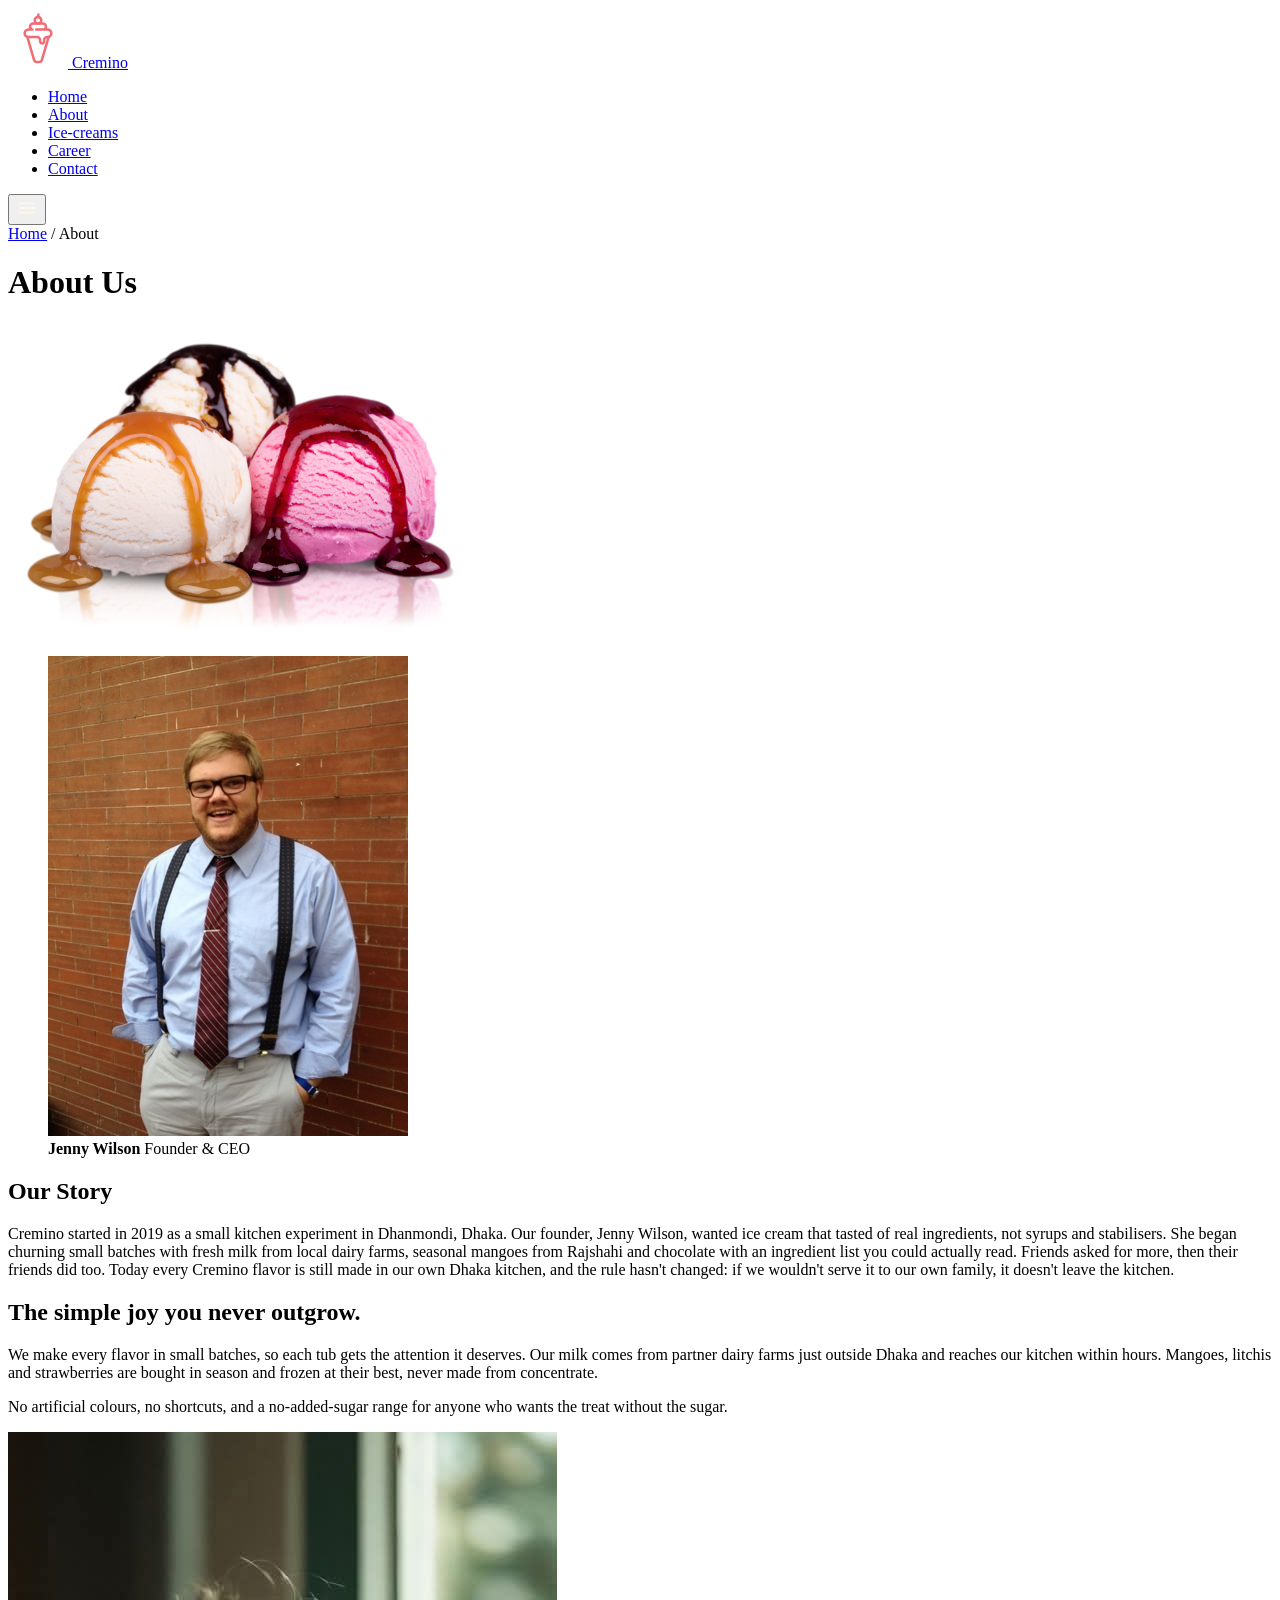
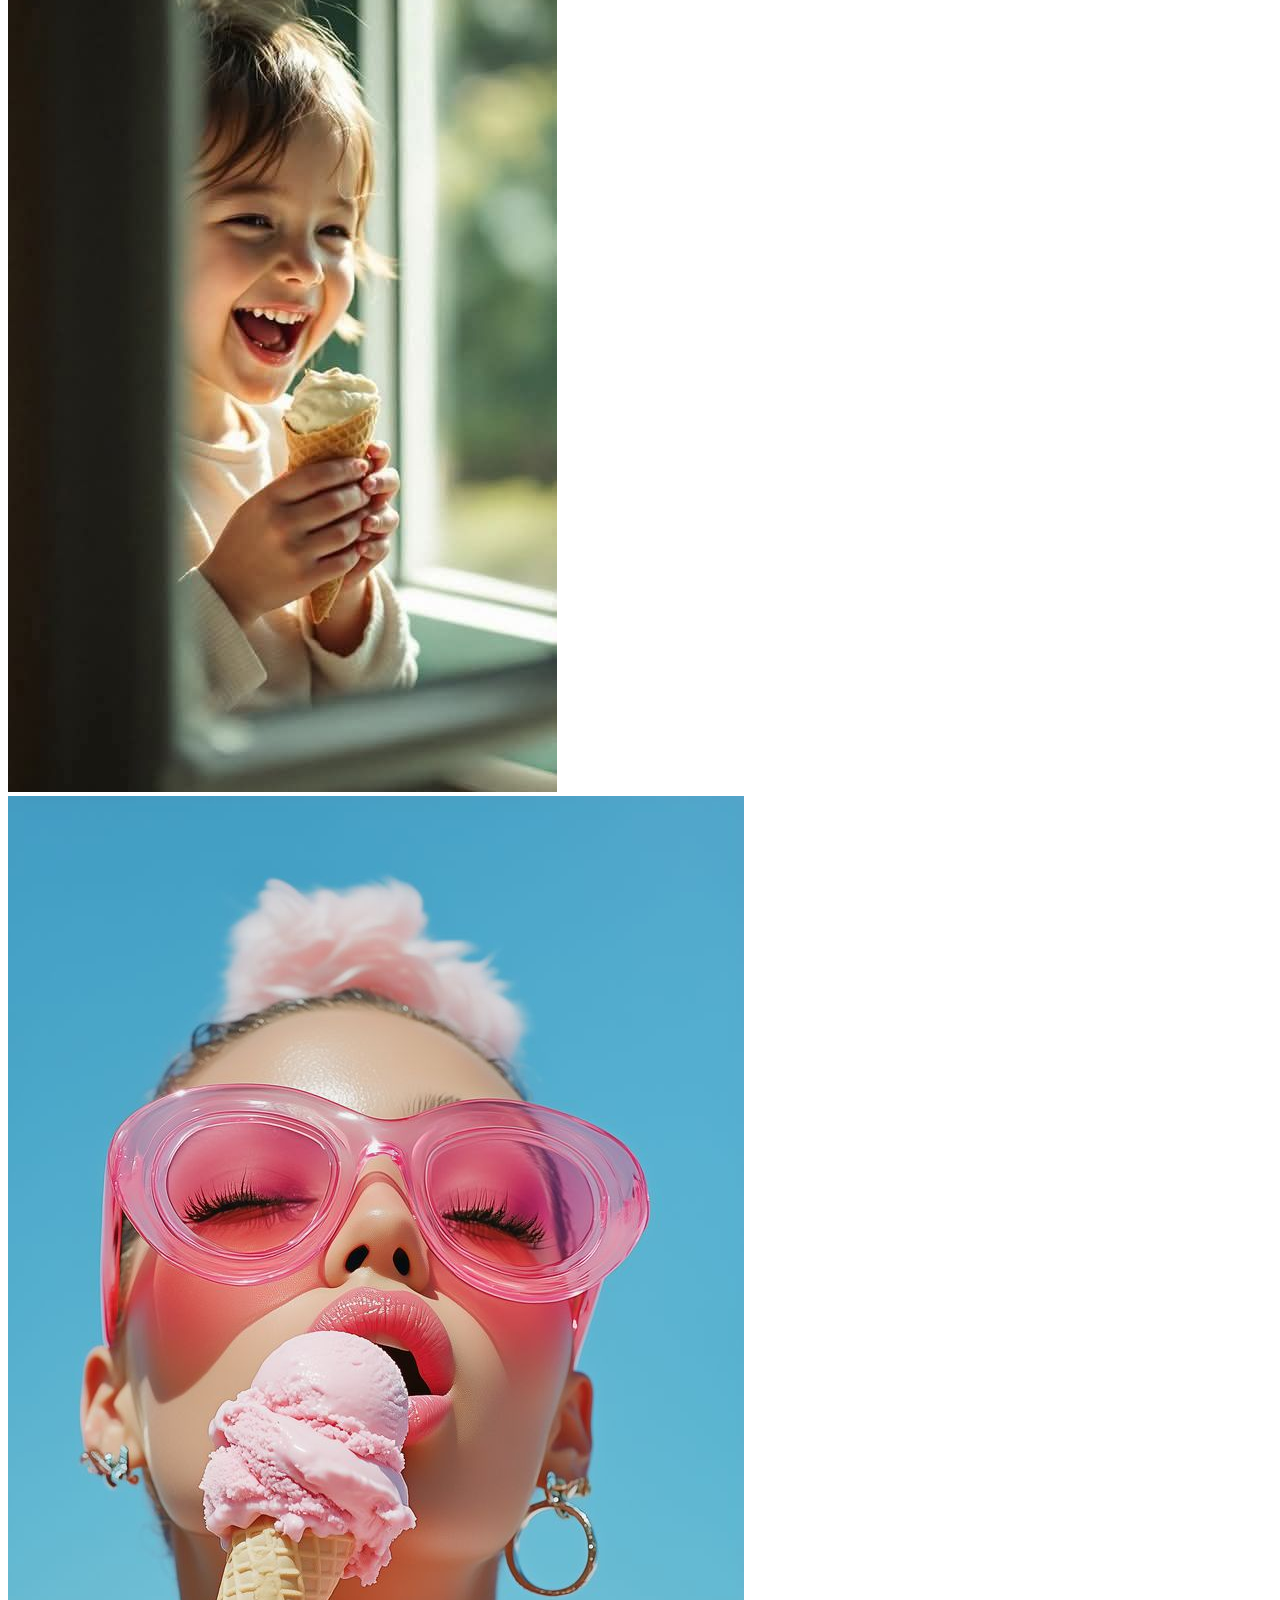
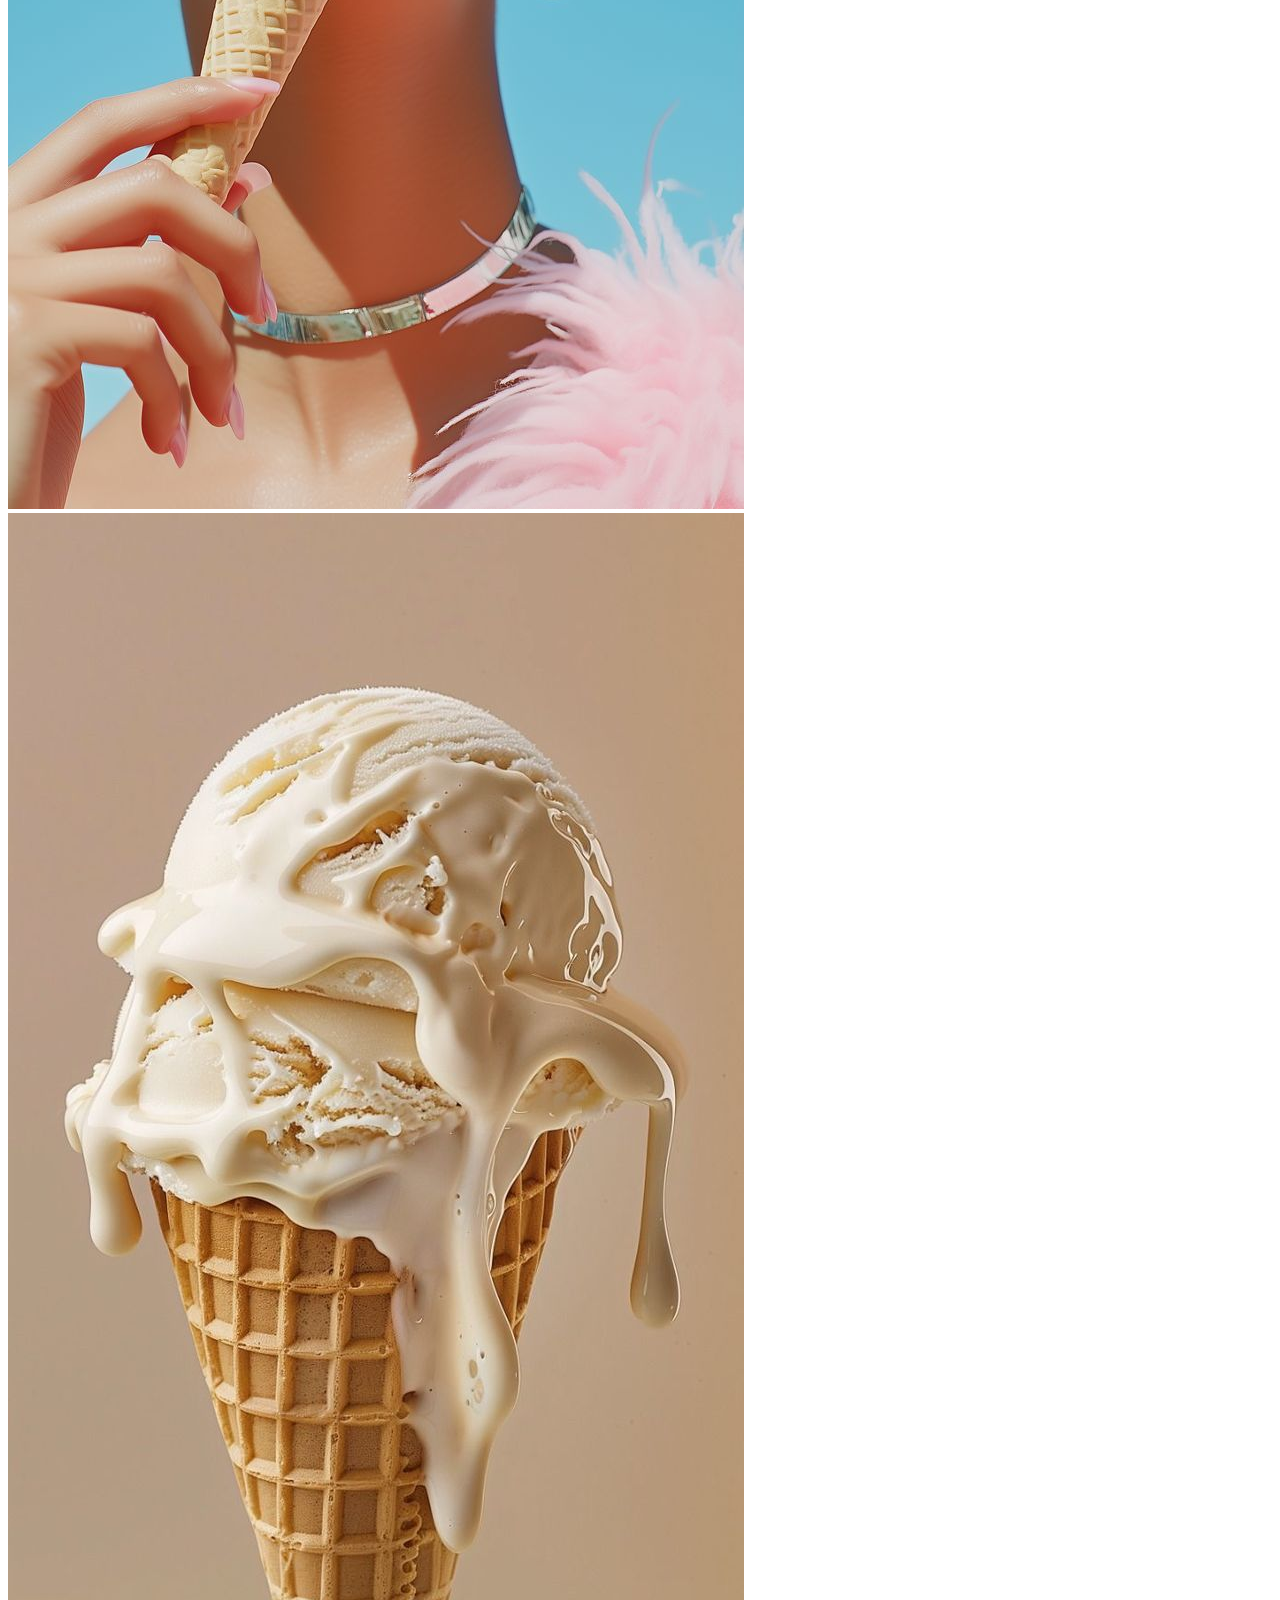
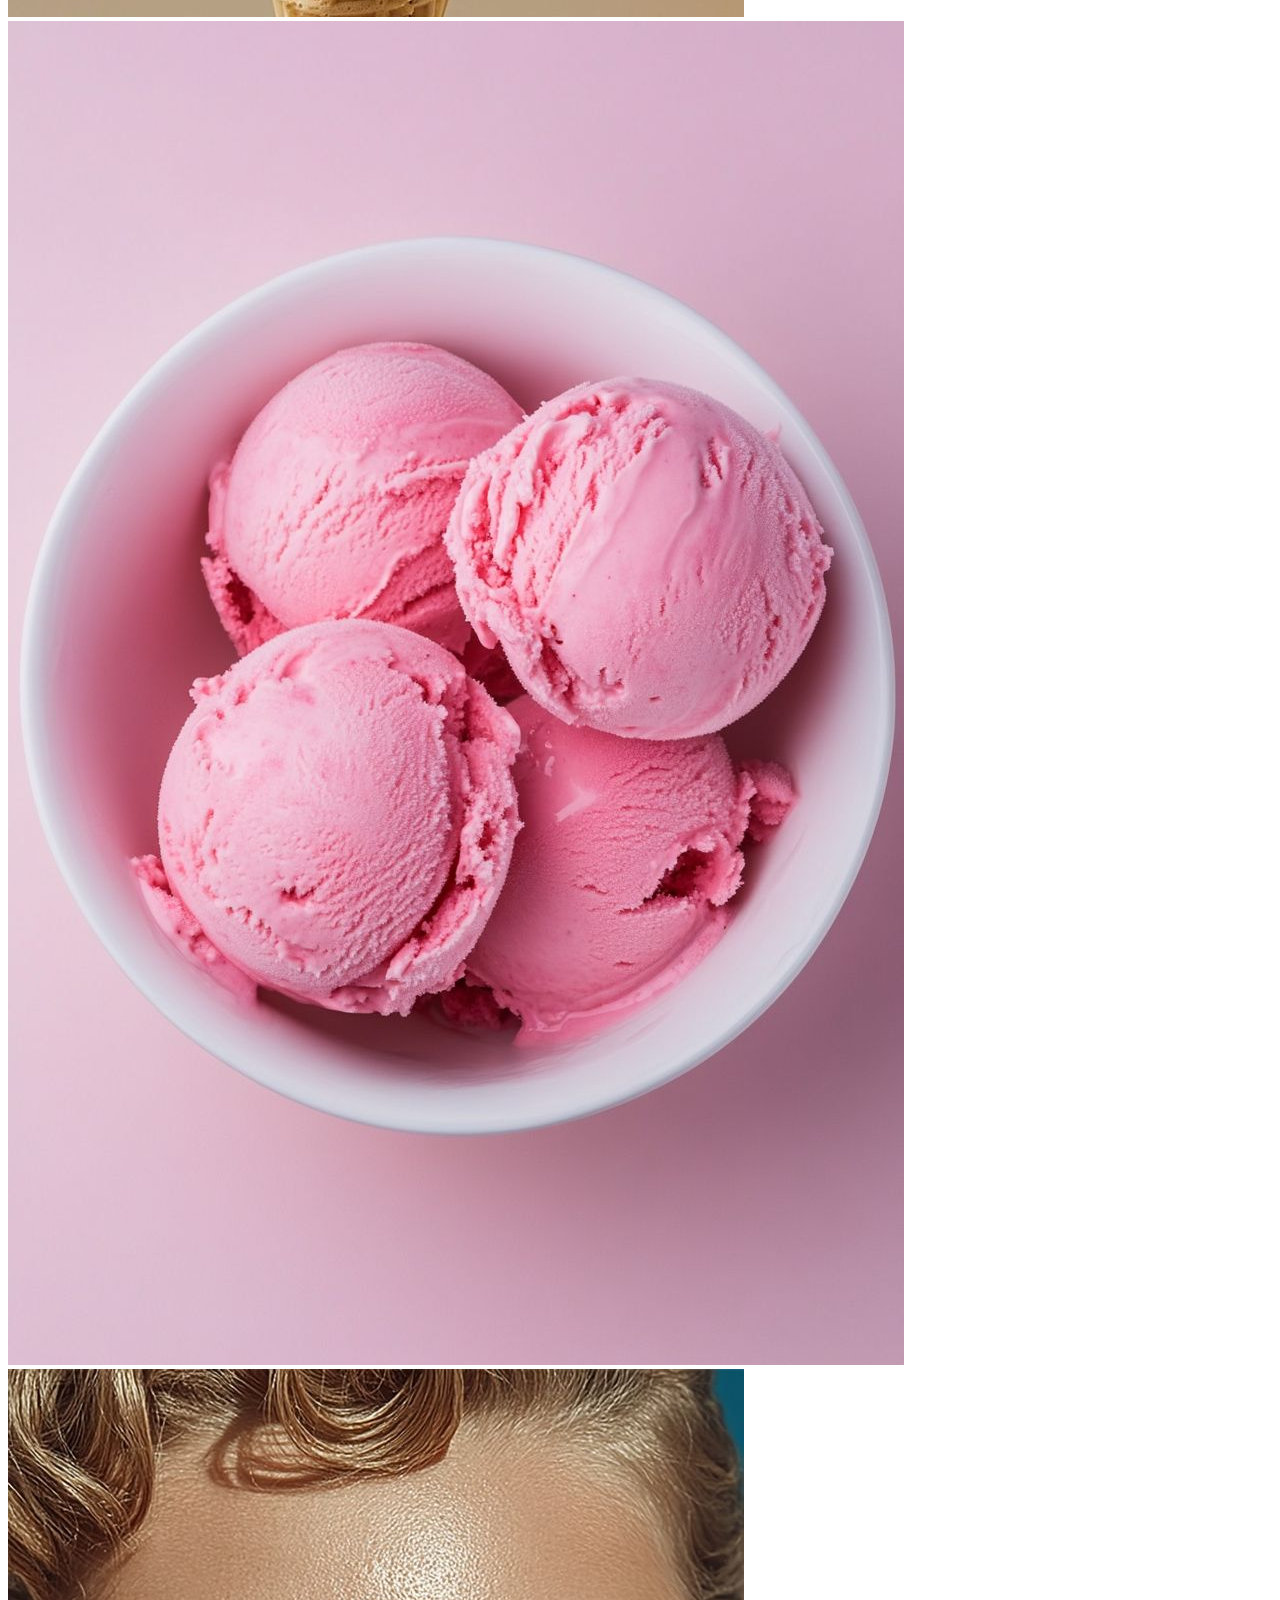
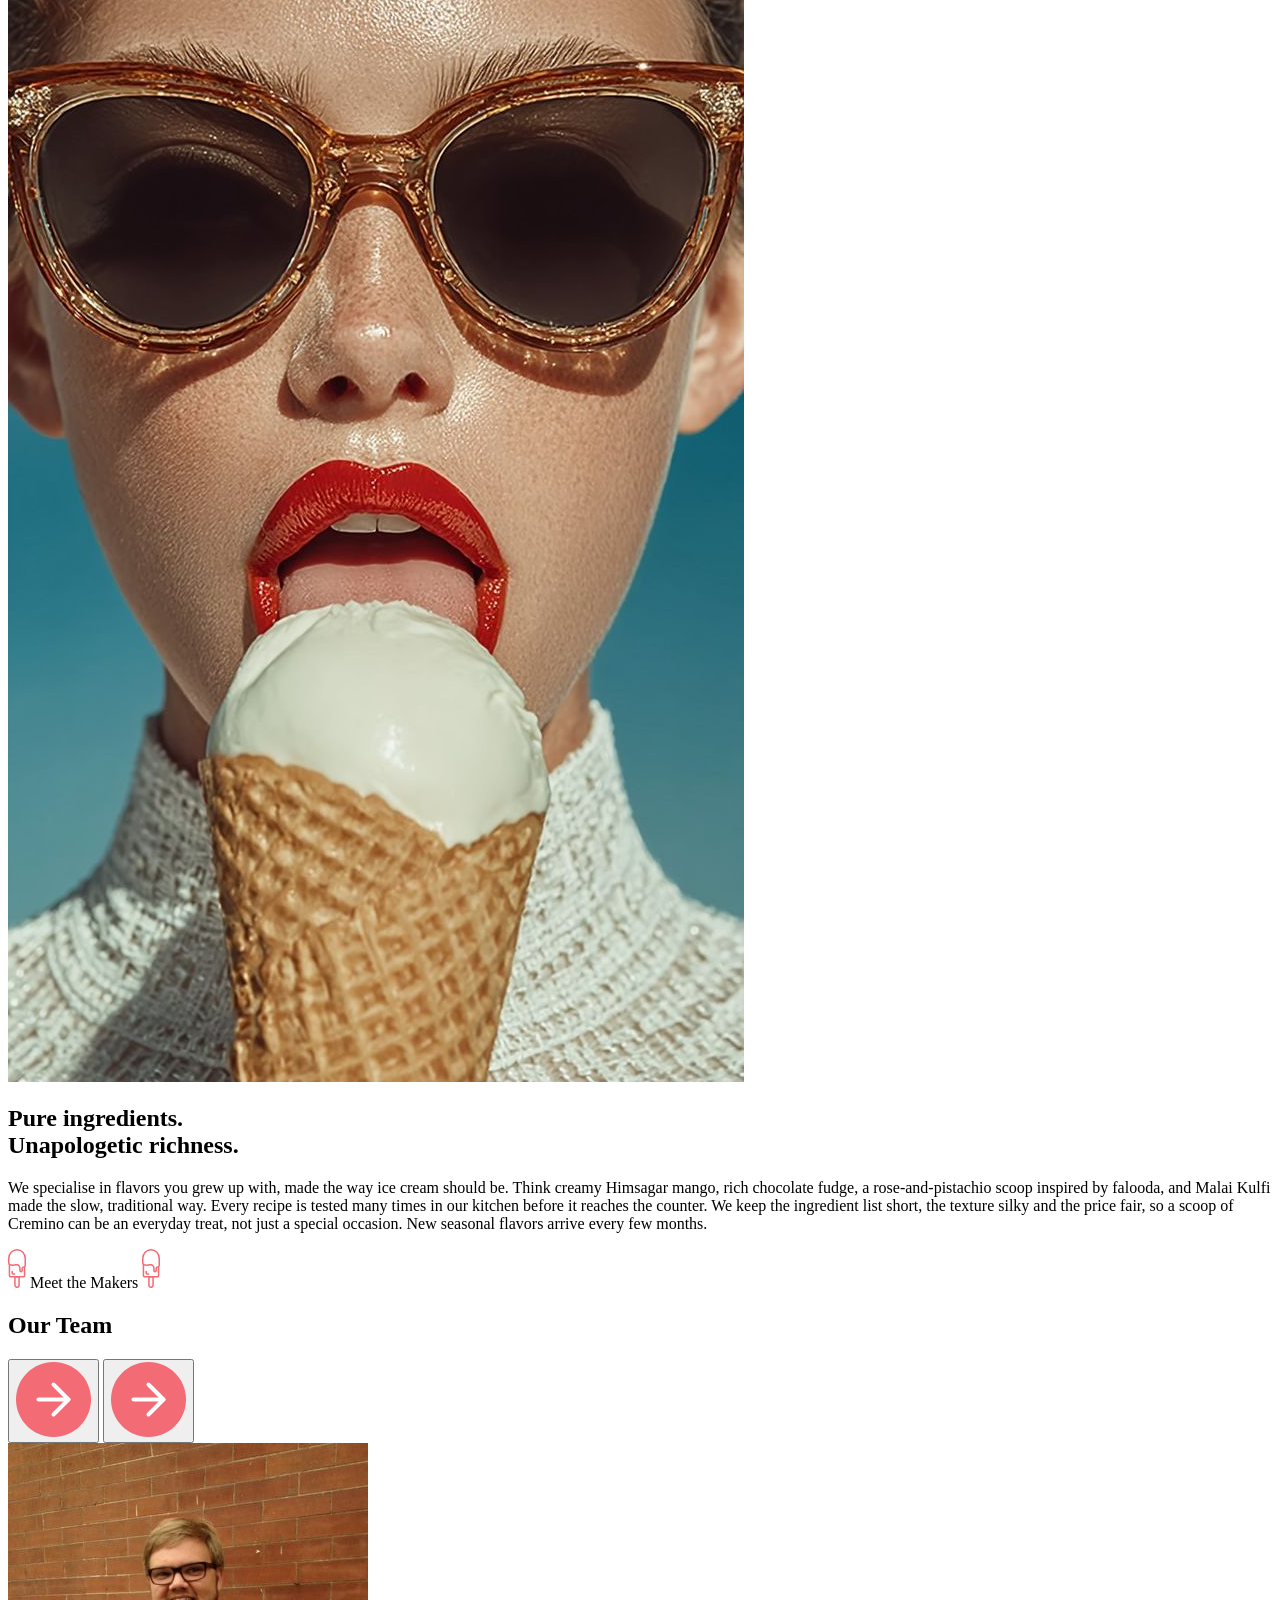
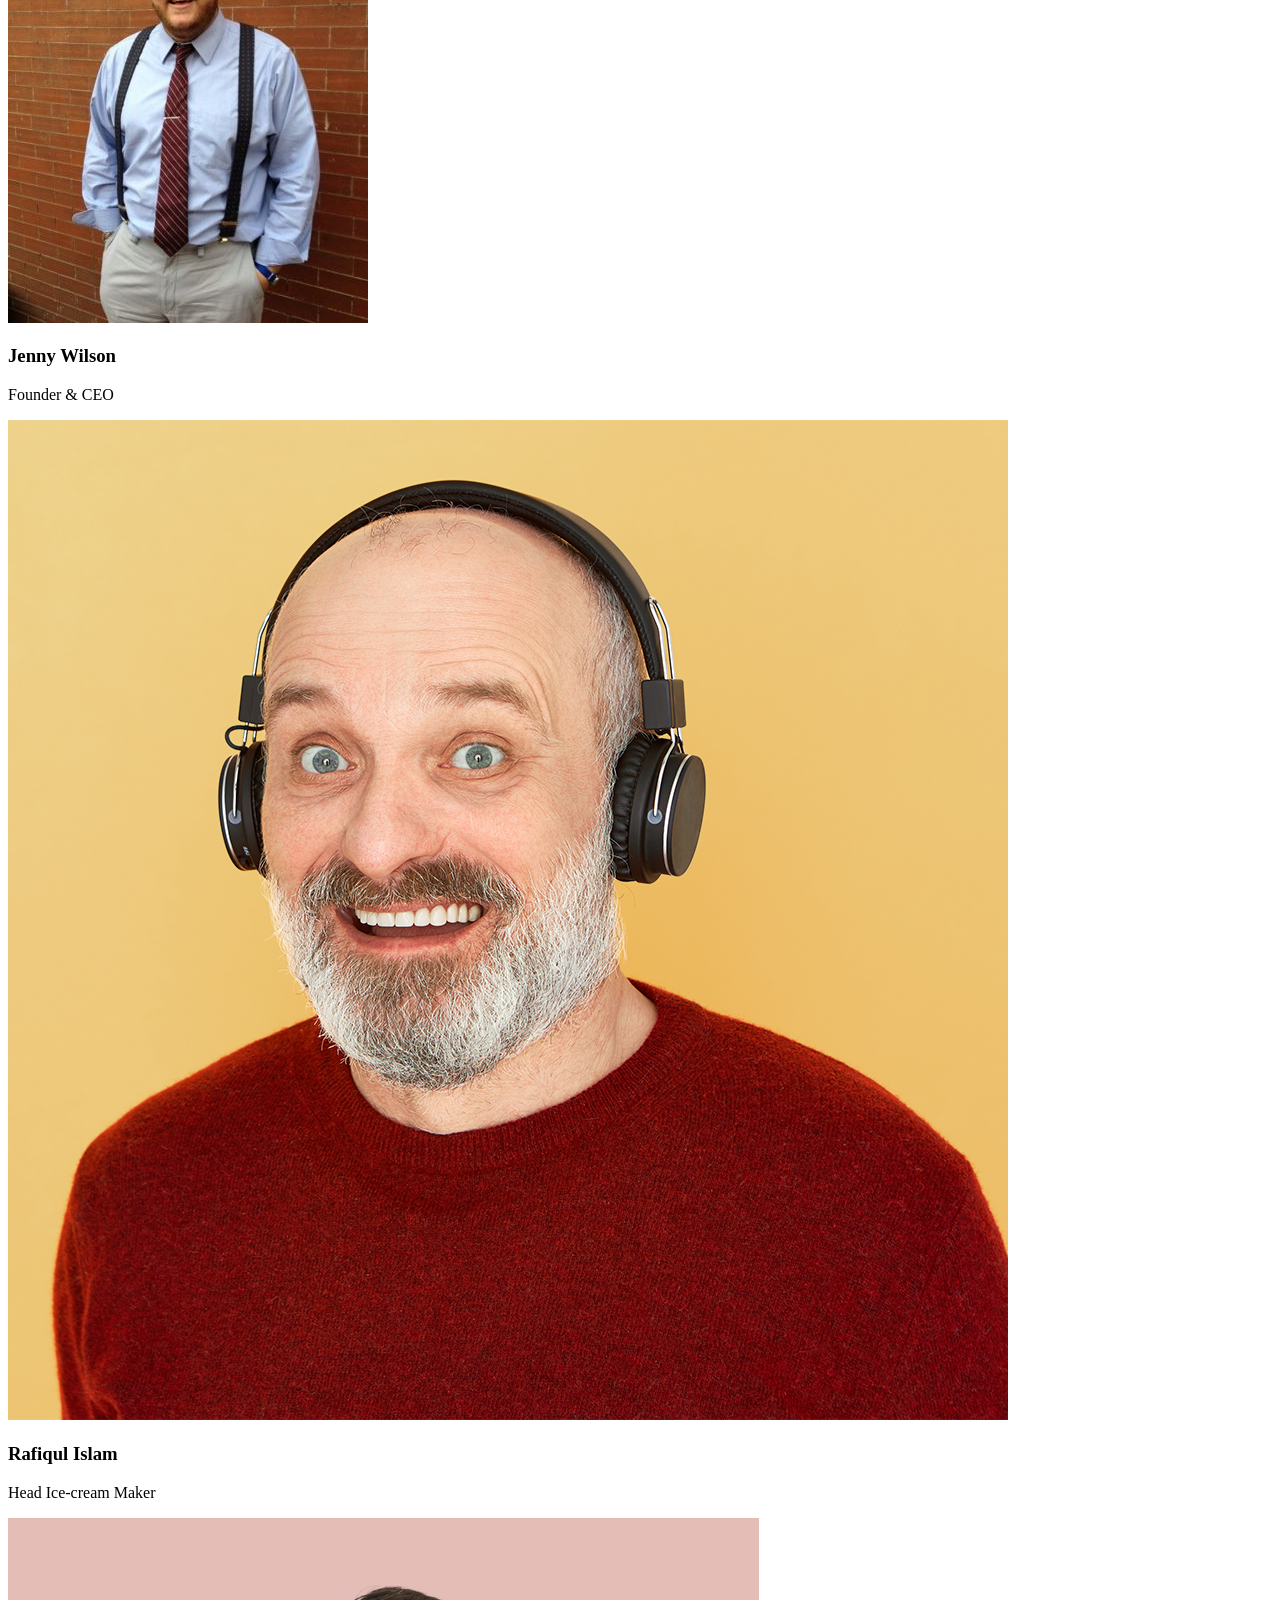
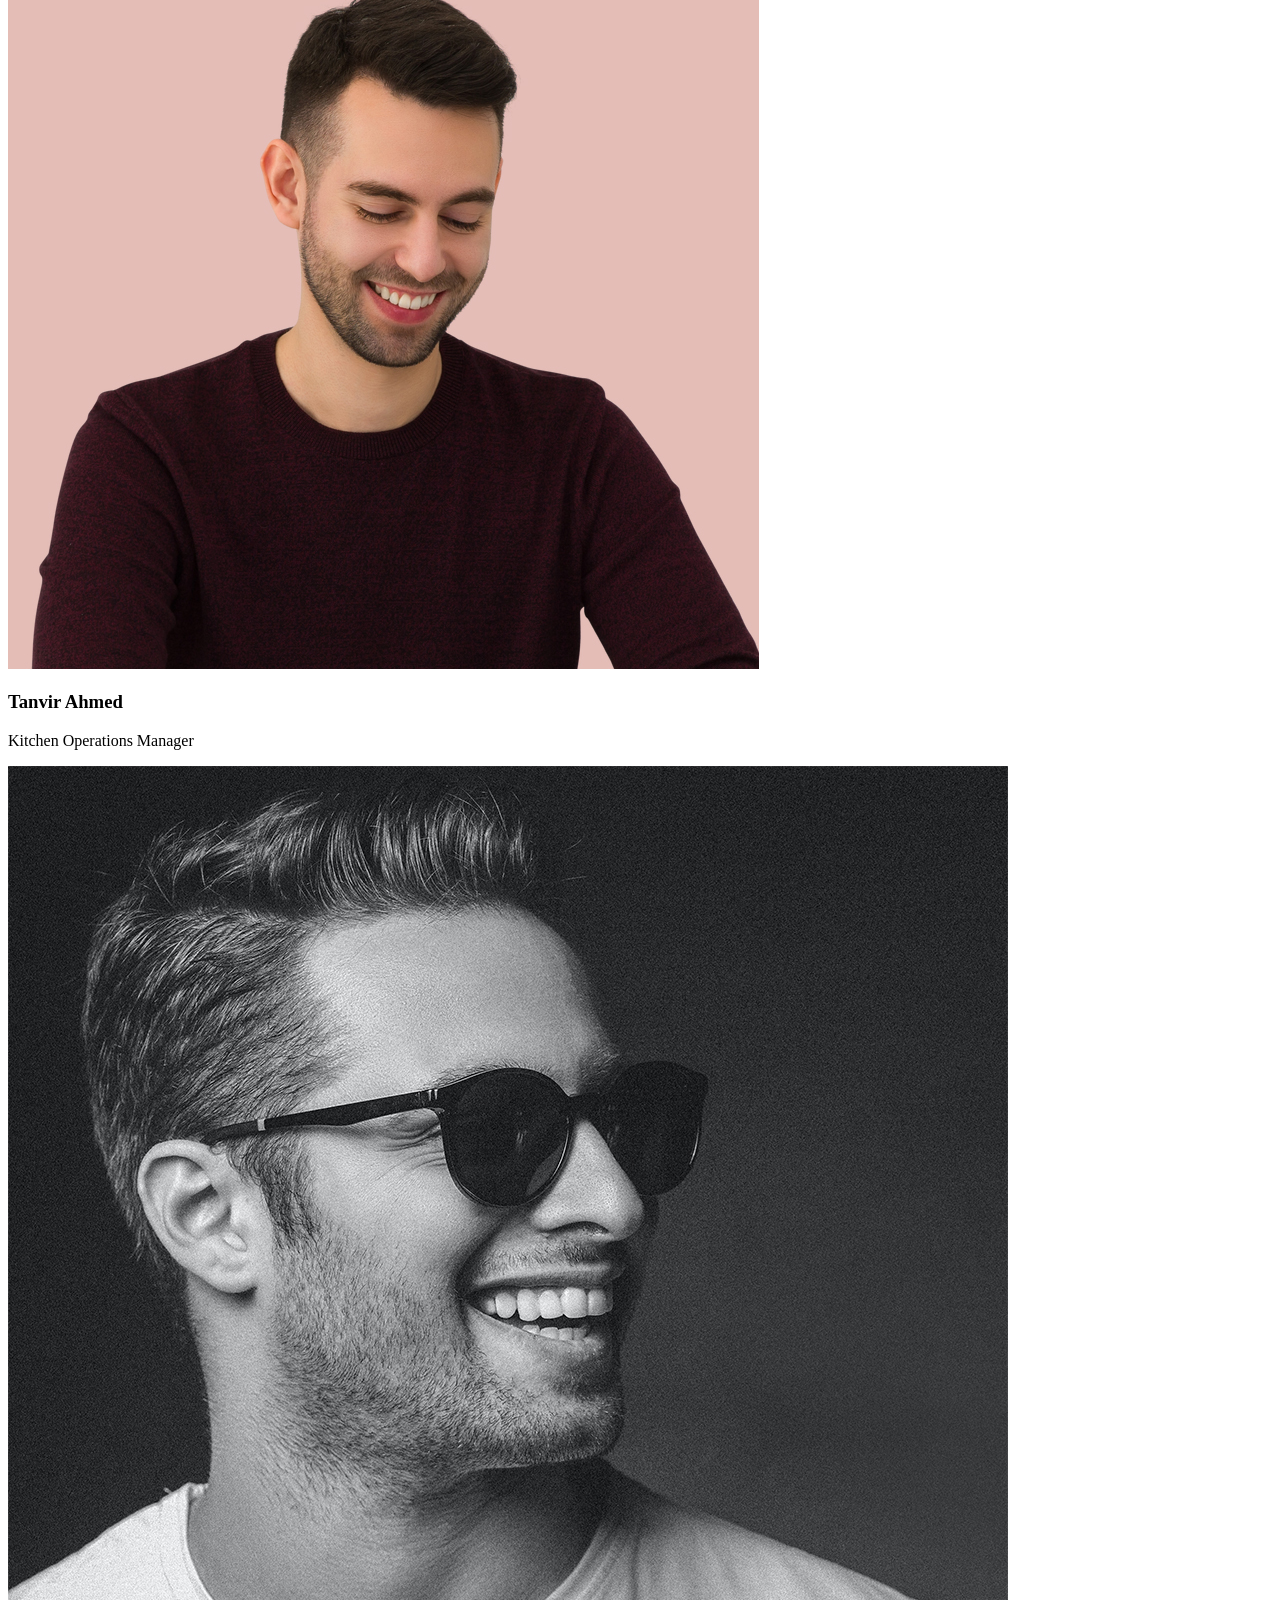
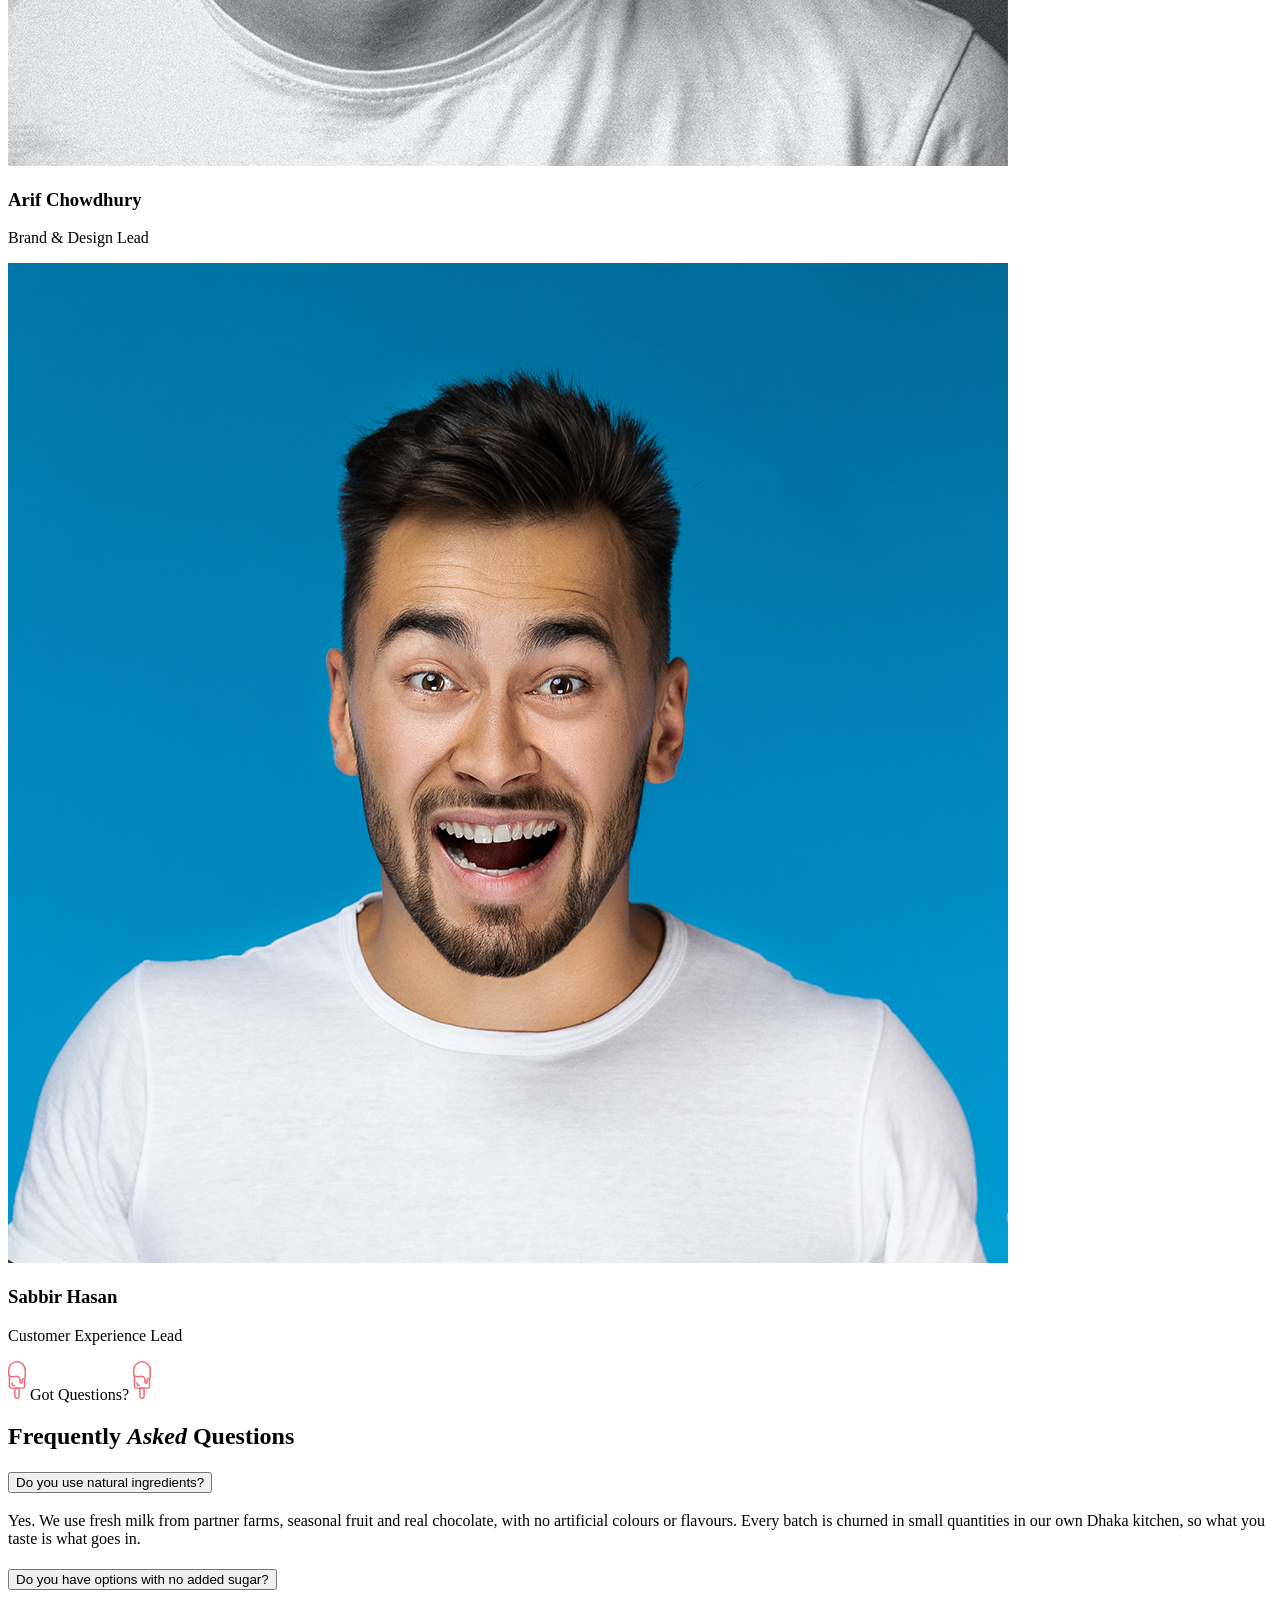
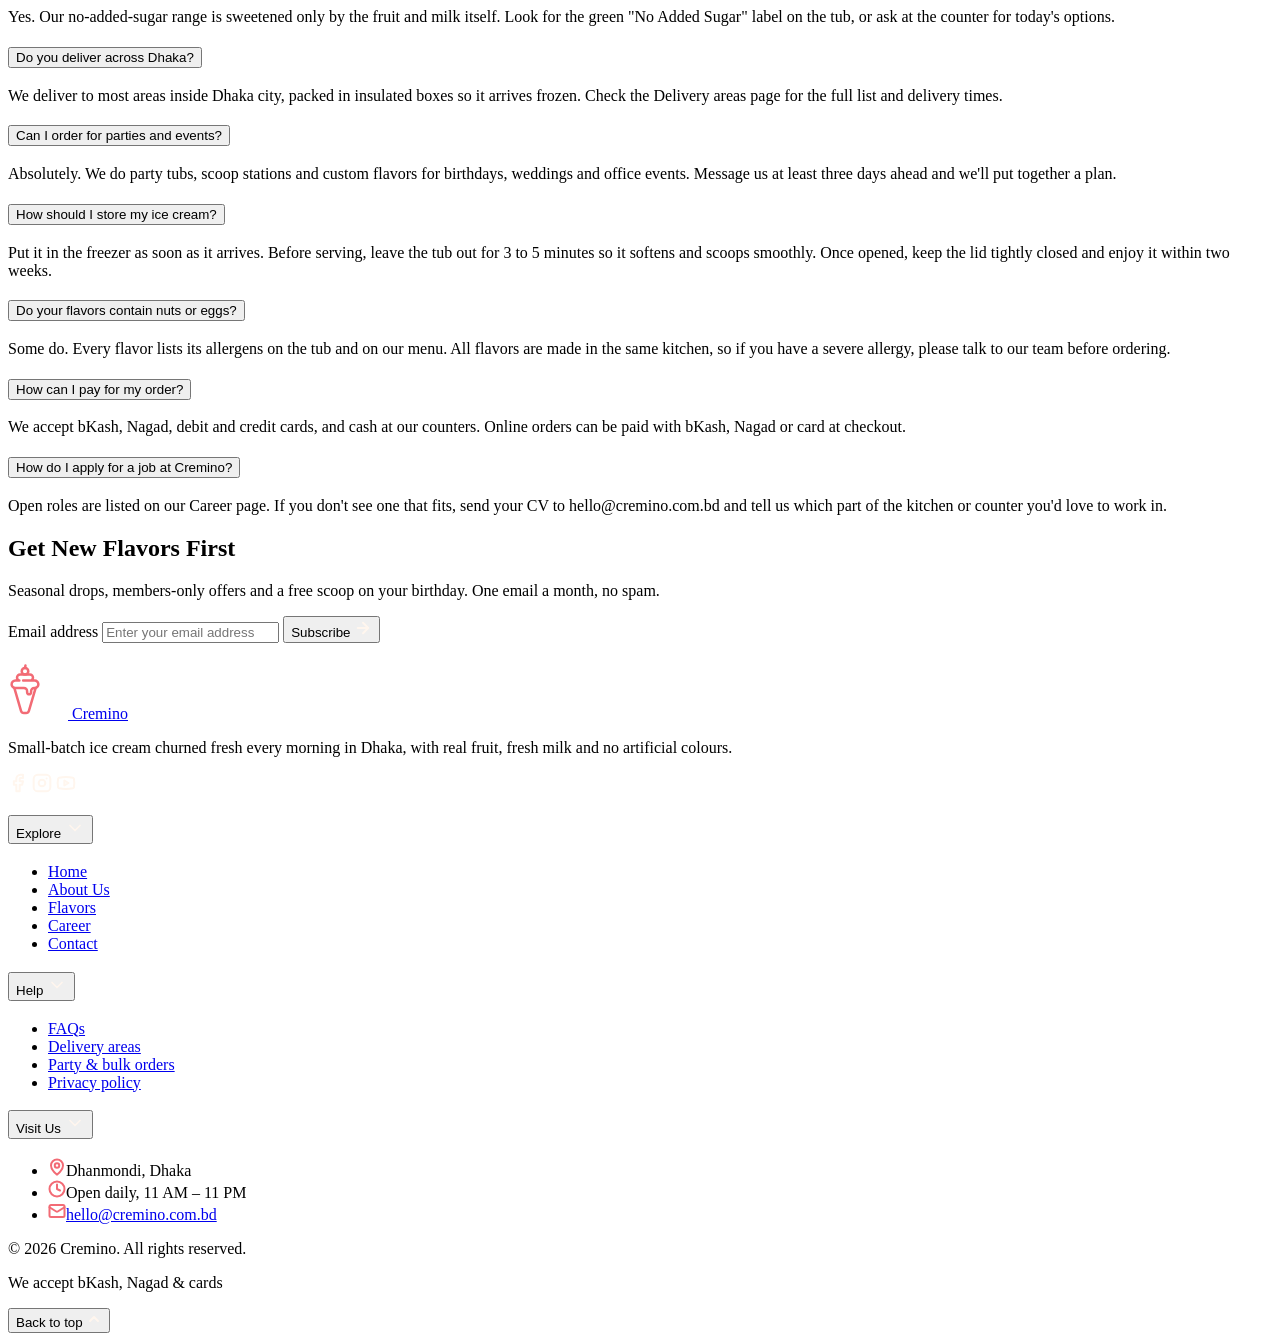
==== about.html @ 7a3cb366 "Add files via upload" ====
<!doctype html>
<html lang="en">
<head>
<meta charset="utf-8">
<meta name="viewport" content="width=device-width, initial-scale=1">
<title>About Us — Cremino</title>
<meta name="description" content="The story, people and ingredients behind Cremino, small-batch ice cream made in Dhaka.">
<link rel="preconnect" href="https://fonts.googleapis.com">
<link rel="preconnect" href="https://fonts.gstatic.com" crossorigin>
<link href="https://fonts.googleapis.com/css2?family=Young+Serif&family=Noto+Sans:wght@400;500;600&family=Plus+Jakarta+Sans:wght@400;600&display=swap" rel="stylesheet">
<link rel="stylesheet" href="styles.css">
</head>
<body>

<!-- ============ PAGE HERO ============ -->
<header class="hero hero-page">
  <div class="wrap">
    <nav class="nav" aria-label="Main">
      <a class="logo" href="index.html" aria-label="Cremino home">
        <img src="assets/logo-mark.svg" alt="" width="60" height="60">
        <span>Cremino</span>
      </a>
      <ul class="nav-links">
        <li><a href="index.html">Home</a></li>
        <li><a href="about.html" class="active" aria-current="page">About</a></li>
        <li><a href="ice-creams.html">Ice-creams</a></li>
        <li><a href="career.html">Career</a></li>
        <li><a href="#">Contact</a></li>
      </ul>
      <button class="menu-btn" type="button" aria-label="Open menu" aria-expanded="false" aria-controls="mobile-menu">
        <img src="assets/m-icon-menu.svg" alt="" width="22" height="22">
      </button>
    </nav>

    <div class="page-head">
      <div class="page-title">
        <nav class="crumbs" aria-label="Breadcrumb"><a href="index.html">Home</a> / <span aria-current="page">About</span></nav>
        <h1>About Us</h1>
      </div>
      <img class="page-hero-img" src="assets/about/hero-scoops.png" alt="Vanilla and strawberry scoops with caramel and chocolate drizzle" width="457" height="313">
    </div>
  </div>
</header>

<!-- Mobile menu overlay -->
<div class="mobile-menu" id="mobile-menu" hidden>
  <div class="nav">
    <a class="logo" href="index.html" aria-label="Cremino home">
      <img src="assets/logo-mark.svg" alt="" width="36" height="36">
      <span>Cremino</span>
    </a>
    <button class="menu-close" type="button" aria-label="Close menu">
      <img src="assets/m-icon-close.svg" alt="" width="22" height="22">
    </button>
  </div>
  <ul class="mm-links">
    <li><a href="index.html"><span>Home</span><img src="assets/m-icon-arrow-dark.svg" alt="" width="22" height="22"></a></li>
    <li><a href="about.html" class="active" aria-current="page"><span><i class="dot"></i>About</span><img src="assets/m-icon-arrow-pink.svg" alt="" width="22" height="22"></a></li>
    <li><a href="ice-creams.html"><span>Ice-creams</span><img src="assets/m-icon-arrow-dark.svg" alt="" width="22" height="22"></a></li>
    <li><a href="career.html"><span>Career</span><img src="assets/m-icon-arrow-dark.svg" alt="" width="22" height="22"></a></li>
    <li><a href="#"><span>Contact</span><img src="assets/m-icon-arrow-dark.svg" alt="" width="22" height="22"></a></li>
  </ul>
</div>

<main>

<!-- ============ OUR STORY ============ -->
<section class="story">
  <figure class="founder">
    <img src="assets/about/founder.png" alt="Jenny Wilson, founder of Cremino" loading="lazy">
    <figcaption class="name-tag">
      <strong>Jenny Wilson</strong>
      <span>Founder &amp; CEO</span>
    </figcaption>
  </figure>
  <div class="story-copy">
    <h2>Our Story</h2>
    <p>Cremino started in 2019 as a small kitchen experiment in Dhanmondi, Dhaka. Our founder, Jenny Wilson, wanted ice cream that tasted of real ingredients, not syrups and stabilisers. She began churning small batches with fresh milk from local dairy farms, seasonal mangoes from Rajshahi and chocolate with an ingredient list you could actually read. Friends asked for more, then their friends did too. Today every Cremino flavor is still made in our own Dhaka kitchen, and the rule hasn't changed: if we wouldn't serve it to our own family, it doesn't leave the kitchen.</p>
  </div>
</section>

<!-- ============ GALLERY ============ -->
<section class="gallery">
  <div class="g-left">
    <div class="g-text">
      <h2>The simple joy you never outgrow.</h2>
      <p>We make every flavor in small batches, so each tub gets the attention it deserves. Our milk comes from partner dairy farms just outside Dhaka and reaches our kitchen within hours. Mangoes, litchis and strawberries are bought in season and frozen at their best, never made from concentrate.</p>
      <p>No artificial colours, no shortcuts, and a no-added-sugar range for anyone who wants the treat without the sugar.</p>
    </div>
    <div class="g-photo g-thumb"><img src="assets/why-child.png" alt="Child laughing with an ice cream cone" loading="lazy"></div>
    <div class="g-photo g-thumb"><img src="assets/about/gallery-pink-sunglasses.png" alt="Woman in pink sunglasses eating ice cream" loading="lazy"></div>
  </div>
  <div class="g-right">
    <div class="g-photo g-side g-vanilla"><img src="assets/about/gallery-vanilla-cone.png" alt="Melting vanilla ice cream cone" loading="lazy"></div>
    <div class="g-photo g-side"><img src="assets/about/gallery-pink-scoops.png" alt="Strawberry ice cream scoops in a bowl" loading="lazy"></div>
  </div>
</section>

<!-- ============ PURE INGREDIENTS ============ -->
<section class="pure">
  <div class="pure-photo"><img src="assets/why-sunglasses.png" alt="Woman in glitter sunglasses with a vanilla cone" loading="lazy"></div>
  <div class="pure-copy">
    <h2>Pure ingredients.<br class="d-br"> Unapologetic richness.</h2>
    <p>We specialise in flavors you grew up with, made the way ice cream should be. Think creamy Himsagar mango, rich chocolate fudge, a rose-and-pistachio scoop inspired by falooda, and Malai Kulfi made the slow, traditional way. Every recipe is tested many times in our kitchen before it reaches the counter. We keep the ingredient list short, the texture silky and the price fair, so a scoop of Cremino can be an everyday treat, not just a special occasion. New seasonal flavors arrive every few months.</p>
  </div>
</section>

<!-- ============ TEAM ============ -->
<section class="team" aria-labelledby="team-title">
  <div class="team-head">
    <div class="team-title">
      <span class="eyebrow">
        <span class="doodle l"><span><img src="assets/doodle-left.svg" alt=""></span></span>
        Meet the Makers
        <span class="doodle r"><span><img src="assets/doodle-right.svg" alt=""></span></span>
      </span>
      <h2 id="team-title">Our Team</h2>
    </div>
    <div class="team-arrows">
      <button type="button" class="team-arrow prev" aria-label="Previous team member"><img src="assets/about/team-arrow-left.svg" alt="" width="75" height="75"></button>
      <button type="button" class="team-arrow next" aria-label="Next team member"><img src="assets/about/team-arrow-right.svg" alt="" width="75" height="75"></button>
    </div>
  </div>
  <div class="team-track" tabindex="0" aria-label="Team members">
    <article class="t-card">
      <div class="t-photo"><img src="assets/about/founder.png" alt="" loading="lazy"></div>
      <h3>Jenny Wilson</h3>
      <p>Founder &amp; CEO</p>
    </article>
    <article class="t-card">
      <div class="t-photo"><img src="assets/about/team-1.png" alt="" loading="lazy"></div>
      <h3>Rafiqul Islam</h3>
      <p>Head Ice-cream Maker</p>
    </article>
    <article class="t-card">
      <div class="t-photo"><img src="assets/about/team-2.png" alt="" loading="lazy"></div>
      <h3>Tanvir Ahmed</h3>
      <p>Kitchen Operations Manager</p>
    </article>
    <article class="t-card">
      <div class="t-photo"><img src="assets/about/team-3.png" alt="" loading="lazy"></div>
      <h3>Arif Chowdhury</h3>
      <p>Brand &amp; Design Lead</p>
    </article>
    <article class="t-card">
      <div class="t-photo"><img src="assets/about/team-4.png" alt="" loading="lazy"></div>
      <h3>Sabbir Hasan</h3>
      <p>Customer Experience Lead</p>
    </article>
  </div>
  <div class="team-dots" aria-hidden="true"></div>
</section>

<!-- ============ FAQ ============ -->
<section class="faq" aria-labelledby="faq-title">
  <div class="sec-head">
    <span class="eyebrow">
      <span class="doodle l"><span><img src="assets/doodle-left.svg" alt=""></span></span>
      Got Questions?
      <span class="doodle r"><span><img src="assets/doodle-right.svg" alt=""></span></span>
    </span>
    <h2 id="faq-title">Frequently <em>Asked</em> Questions</h2>
  </div>

  <div class="faq-cols">
    <div class="faq-card blue" data-accordion>
      <div class="faq-item open">
        <h3><button type="button" aria-expanded="true">Do you use natural ingredients?<span class="faq-toggle"></span></button></h3>
        <div class="faq-a"><div><p>Yes. We use fresh milk from partner farms, seasonal fruit and real chocolate, with no artificial colours or flavours. Every batch is churned in small quantities in our own Dhaka kitchen, so what you taste is what goes in.</p></div></div>
      </div>
      <div class="faq-item">
        <h3><button type="button" aria-expanded="false">Do you have options with no added sugar?<span class="faq-toggle"></span></button></h3>
        <div class="faq-a"><div><p>Yes. Our no-added-sugar range is sweetened only by the fruit and milk itself. Look for the green "No Added Sugar" label on the tub, or ask at the counter for today's options.</p></div></div>
      </div>
      <div class="faq-item">
        <h3><button type="button" aria-expanded="false">Do you deliver across Dhaka?<span class="faq-toggle"></span></button></h3>
        <div class="faq-a"><div><p>We deliver to most areas inside Dhaka city, packed in insulated boxes so it arrives frozen. Check the Delivery areas page for the full list and delivery times.</p></div></div>
      </div>
      <div class="faq-item">
        <h3><button type="button" aria-expanded="false">Can I order for parties and events?<span class="faq-toggle"></span></button></h3>
        <div class="faq-a"><div><p>Absolutely. We do party tubs, scoop stations and custom flavors for birthdays, weddings and office events. Message us at least three days ahead and we'll put together a plan.</p></div></div>
      </div>
    </div>

    <div class="faq-card mint" data-accordion>
      <div class="faq-item open">
        <h3><button type="button" aria-expanded="true">How should I store my ice cream?<span class="faq-toggle"></span></button></h3>
        <div class="faq-a"><div><p>Put it in the freezer as soon as it arrives. Before serving, leave the tub out for 3 to 5 minutes so it softens and scoops smoothly. Once opened, keep the lid tightly closed and enjoy it within two weeks.</p></div></div>
      </div>
      <div class="faq-item">
        <h3><button type="button" aria-expanded="false">Do your flavors contain nuts or eggs?<span class="faq-toggle"></span></button></h3>
        <div class="faq-a"><div><p>Some do. Every flavor lists its allergens on the tub and on our menu. All flavors are made in the same kitchen, so if you have a severe allergy, please talk to our team before ordering.</p></div></div>
      </div>
      <div class="faq-item">
        <h3><button type="button" aria-expanded="false">How can I pay for my order?<span class="faq-toggle"></span></button></h3>
        <div class="faq-a"><div><p>We accept bKash, Nagad, debit and credit cards, and cash at our counters. Online orders can be paid with bKash, Nagad or card at checkout.</p></div></div>
      </div>
      <div class="faq-item">
        <h3><button type="button" aria-expanded="false">How do I apply for a job at Cremino?<span class="faq-toggle"></span></button></h3>
        <div class="faq-a"><div><p>Open roles are listed on our Career page. If you don't see one that fits, send your CV to hello@cremino.com.bd and tell us which part of the kitchen or counter you'd love to work in.</p></div></div>
      </div>
    </div>
  </div>
</section>

</main>

<!-- ============ FOOTER ============ -->
<footer class="footer">
  <div class="newsletter">
    <div class="nl-copy">
      <h2>Get New Flavors First</h2>
      <p>Seasonal drops, members-only offers and a free scoop on your birthday. One email a month, no spam.</p>
    </div>
    <form class="nl-form" novalidate>
      <label class="sr-only" for="nl-email">Email address</label>
      <input id="nl-email" type="email" name="email" placeholder="Enter your email address" autocomplete="email" required>
      <button type="submit">Subscribe <img src="assets/icon-arrow-cream.svg" alt="" width="18" height="18"></button>
      <p class="nl-msg" role="status" aria-live="polite"></p>
    </form>
  </div>

  <div class="f-cols">
    <div class="f-brand">
      <a class="logo" href="index.html" aria-label="Cremino home">
        <img src="assets/logo-mark-footer.svg" alt="" width="60" height="60">
        <span>Cremino</span>
      </a>
      <p>Small-batch ice cream churned fresh every morning in Dhaka, with real fruit, fresh milk and no artificial colours.</p>
      <div class="socials">
        <a href="#" aria-label="Facebook"><img src="assets/icon-facebook.svg" alt="" width="20" height="20"></a>
        <a href="#" aria-label="Instagram"><img src="assets/icon-instagram.svg" alt="" width="20" height="20"></a>
        <a href="#" aria-label="YouTube"><img src="assets/icon-youtube.svg" alt="" width="20" height="20"></a>
      </div>
    </div>

    <div class="f-col open">
      <h3><button type="button" class="acc" aria-expanded="true">Explore <img src="assets/m-icon-chevron-down.svg" alt="" width="20" height="20"></button></h3>
      <ul>
        <li><a href="index.html">Home</a></li>
        <li><a href="about.html">About Us</a></li>
        <li><a href="ice-creams.html">Flavors</a></li>
        <li><a href="career.html">Career</a></li>
        <li><a href="#">Contact</a></li>
      </ul>
    </div>
    <div class="f-col">
      <h3><button type="button" class="acc" aria-expanded="false">Help <img src="assets/m-icon-chevron-down.svg" alt="" width="20" height="20"></button></h3>
      <ul>
        <li><a href="#">FAQs</a></li>
        <li><a href="#">Delivery areas</a></li>
        <li><a href="#">Party &amp; bulk orders</a></li>
        <li><a href="#">Privacy policy</a></li>
      </ul>
    </div>
    <div class="f-col f-visit">
      <h3><button type="button" class="acc" aria-expanded="false">Visit Us <img src="assets/m-icon-chevron-down.svg" alt="" width="20" height="20"></button></h3>
      <ul>
        <li><img src="assets/icon-pin.svg" alt="" width="18" height="18">Dhanmondi, Dhaka</li>
        <li><img src="assets/icon-clock.svg" alt="" width="18" height="18">Open daily, 11 AM – 11 PM</li>
        <li><img src="assets/icon-mail.svg" alt="" width="18" height="18"><a href="mailto:hello@cremino.com.bd">hello@cremino.com.bd</a></li>
      </ul>
    </div>
  </div>

  <div class="f-bottom">
    <p class="copy">© 2026 Cremino. All rights reserved.</p>
    <div class="f-bottom-right">
      <p>We accept bKash, Nagad &amp; cards</p>
      <button type="button" class="to-top">Back to top <img src="assets/icon-chevron-up.svg" alt="" width="16" height="16"></button>
    </div>
  </div>
</footer>

<script src="script.js"></script>
</body>
</html>
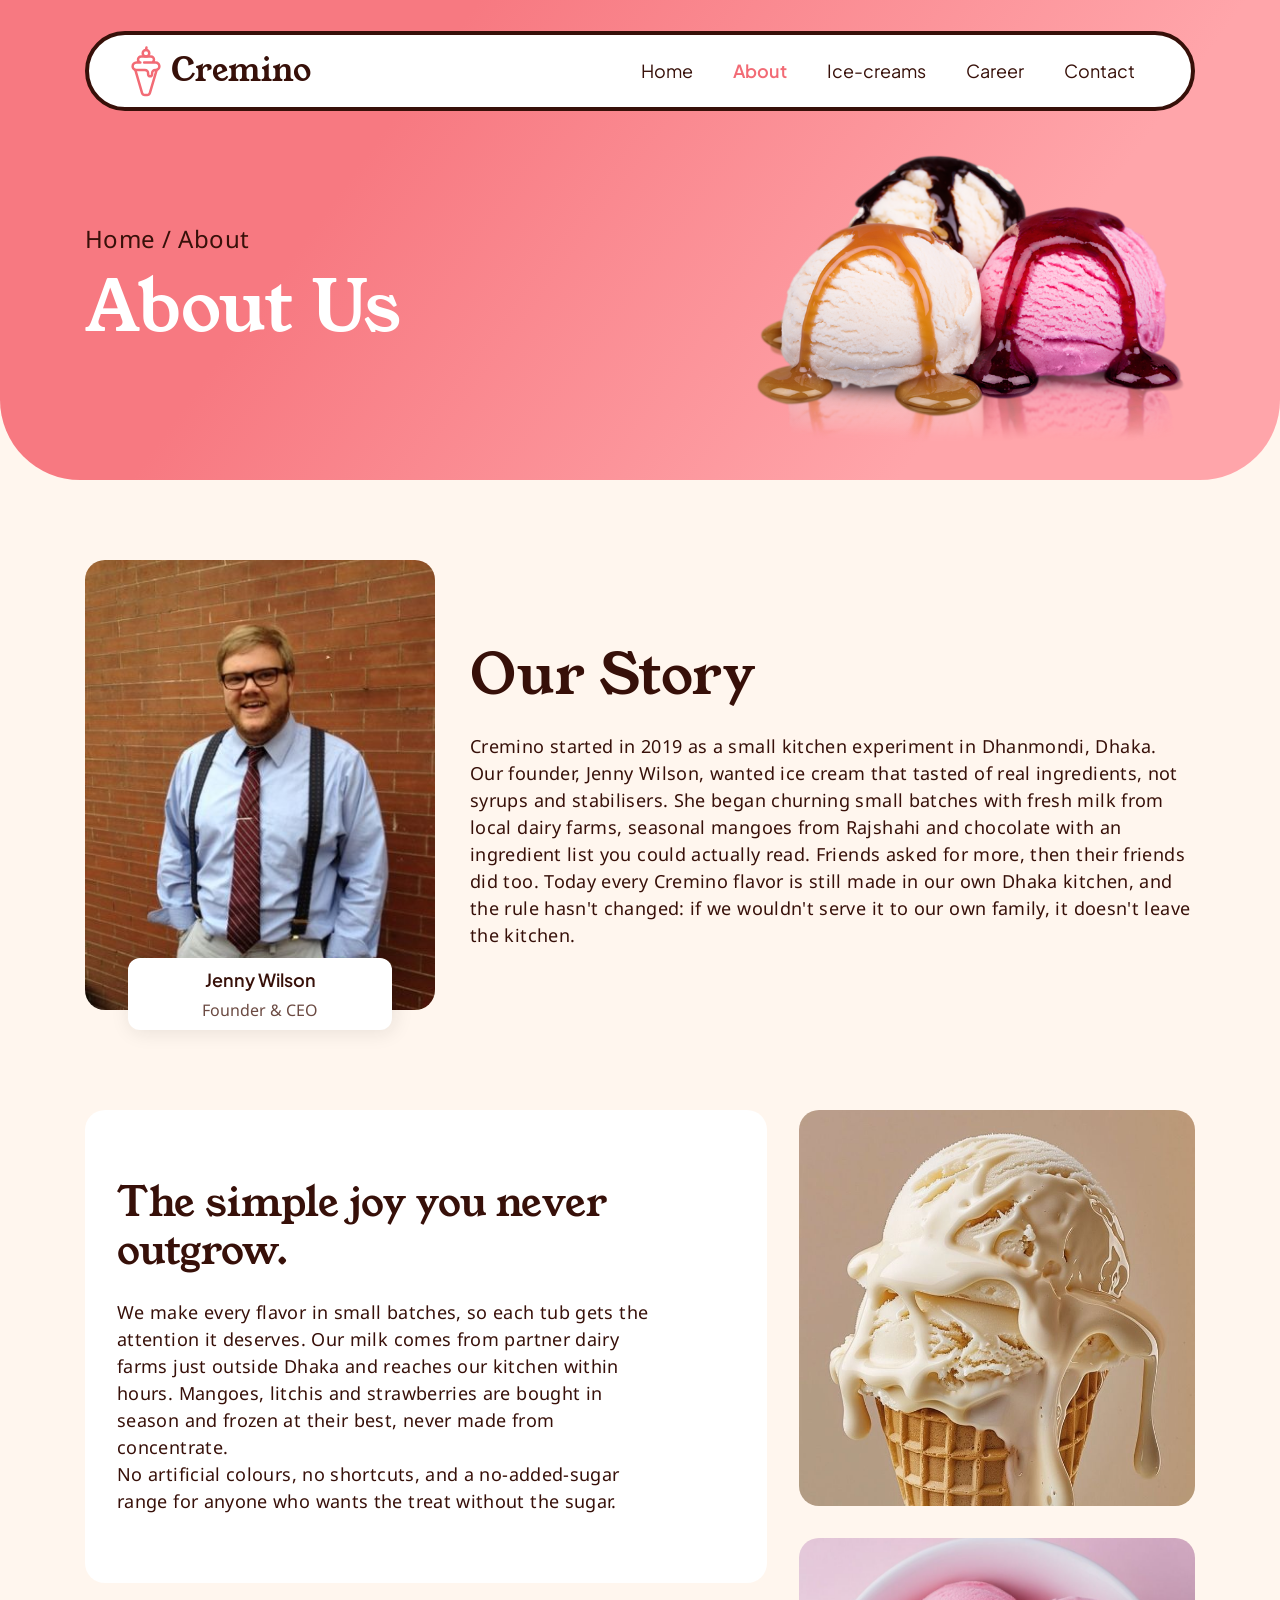
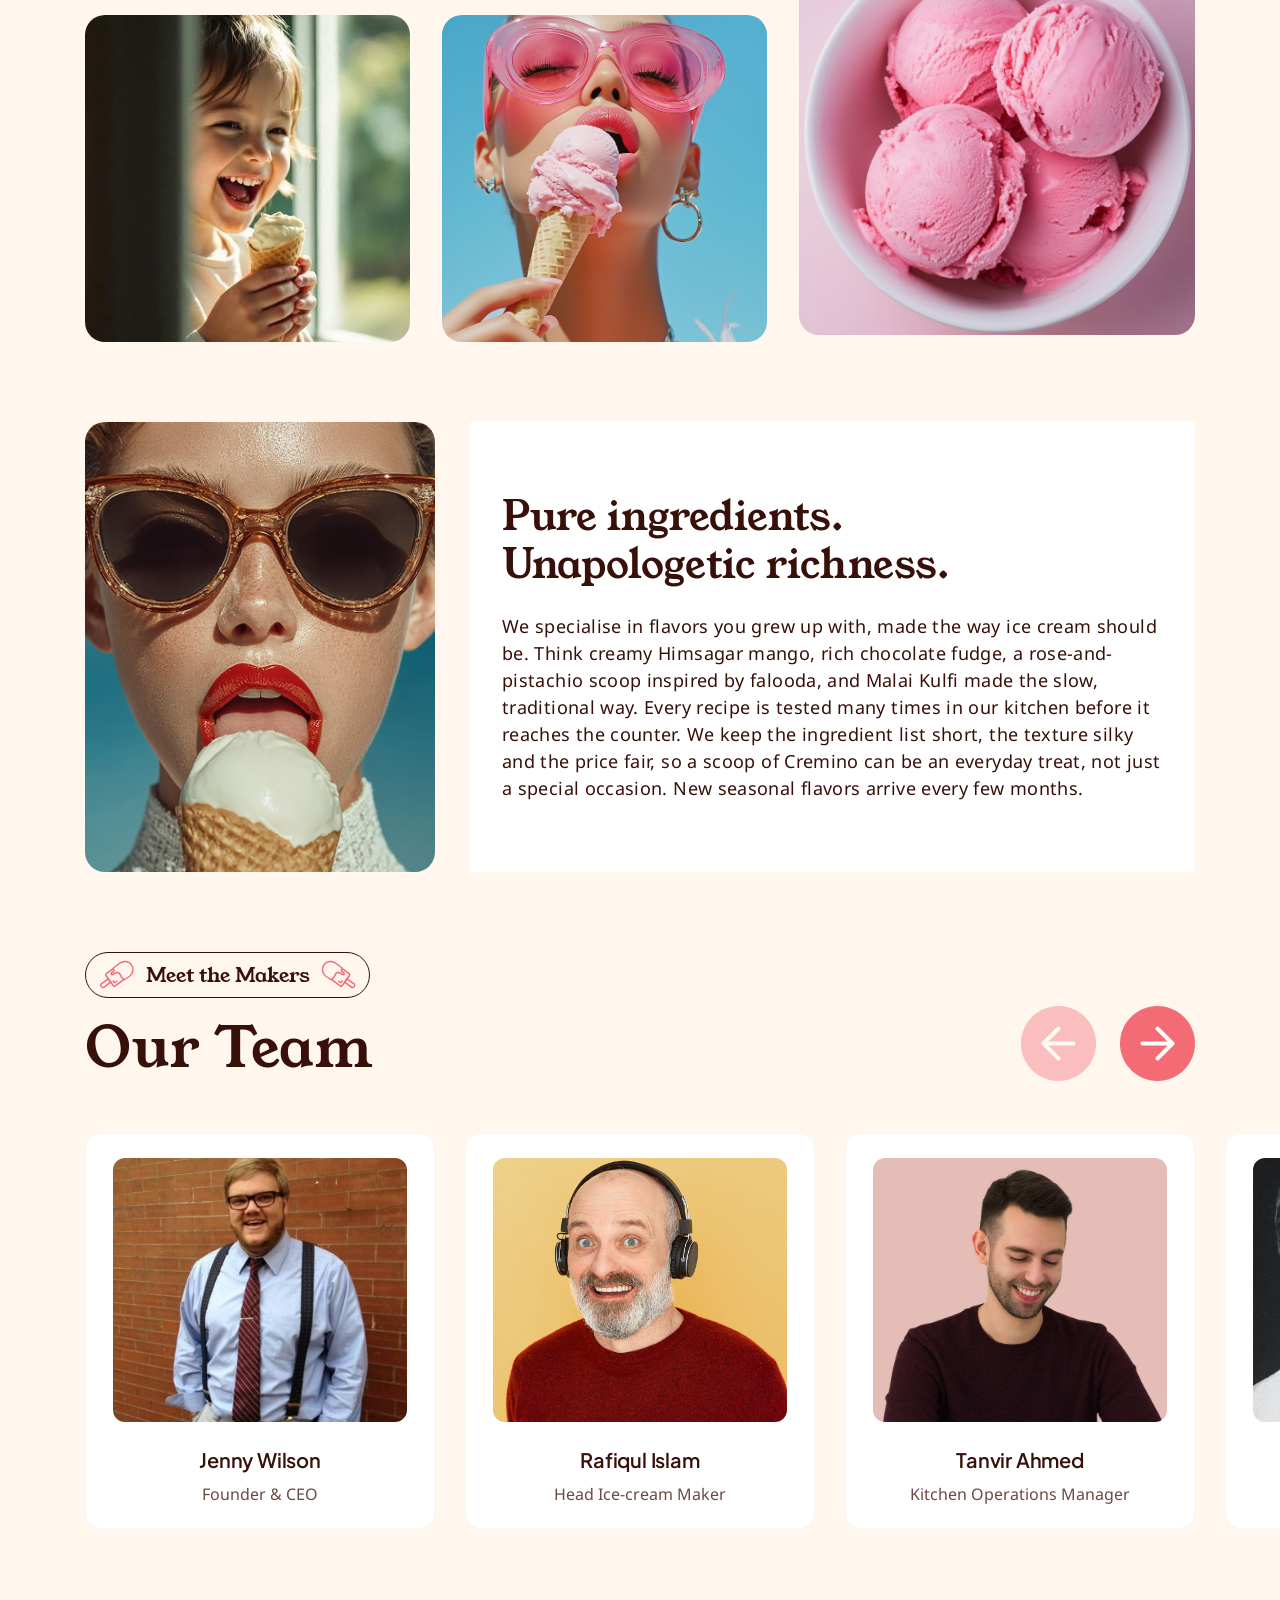
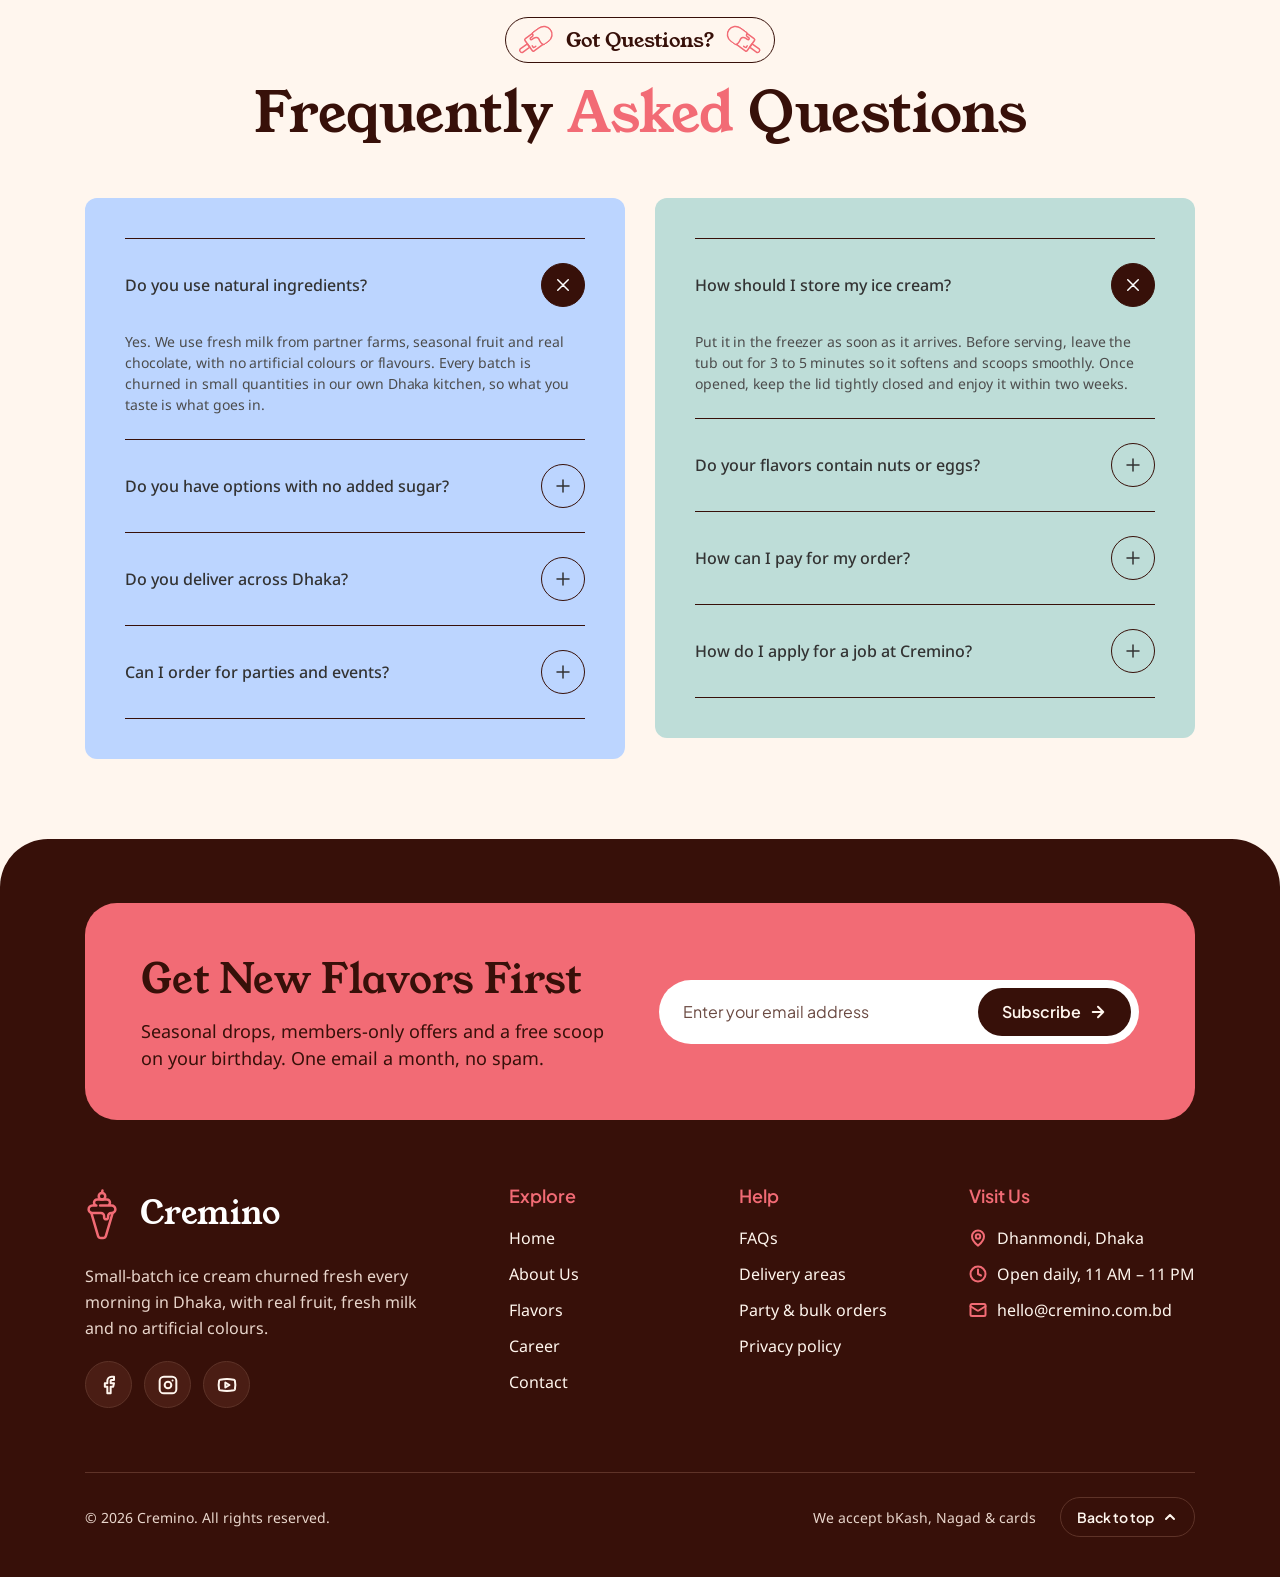
==== commit 2cc81b5a: "Add files via upload" ====
--- a/about.html
+++ b/about.html
@@ -25,7 +25,7 @@
         <li><a href="about.html" class="active" aria-current="page">About</a></li>
         <li><a href="ice-creams.html">Ice-creams</a></li>
         <li><a href="career.html">Career</a></li>
-        <li><a href="#">Contact</a></li>
+        <li><a href="contact.html">Contact</a></li>
       </ul>
       <button class="menu-btn" type="button" aria-label="Open menu" aria-expanded="false" aria-controls="mobile-menu">
         <img src="assets/m-icon-menu.svg" alt="" width="22" height="22">
@@ -58,7 +58,7 @@
     <li><a href="about.html" class="active" aria-current="page"><span><i class="dot"></i>About</span><img src="assets/m-icon-arrow-pink.svg" alt="" width="22" height="22"></a></li>
     <li><a href="ice-creams.html"><span>Ice-creams</span><img src="assets/m-icon-arrow-dark.svg" alt="" width="22" height="22"></a></li>
     <li><a href="career.html"><span>Career</span><img src="assets/m-icon-arrow-dark.svg" alt="" width="22" height="22"></a></li>
-    <li><a href="#"><span>Contact</span><img src="assets/m-icon-arrow-dark.svg" alt="" width="22" height="22"></a></li>
+    <li><a href="contact.html"><span>Contact</span><img src="assets/m-icon-arrow-dark.svg" alt="" width="22" height="22"></a></li>
   </ul>
 </div>
 
@@ -241,7 +241,7 @@
         <li><a href="about.html">About Us</a></li>
         <li><a href="ice-creams.html">Flavors</a></li>
         <li><a href="career.html">Career</a></li>
-        <li><a href="#">Contact</a></li>
+        <li><a href="contact.html">Contact</a></li>
       </ul>
     </div>
     <div class="f-col">
--- a/styles.css
+++ b/styles.css
@@ -0,0 +1,1007 @@
+/* ===== Cremino — Home ===== */
+:root {
+  --choc: #371009;
+  --pink: #f26b75;
+  --pink-2: #fa7c85;
+  --cream: #fff6ee;
+  --peach: #ffd3b8;
+  --blue: #bcd5ff;
+  --mint: #beddd8;
+  --white: #ffffff;
+  --muted: #6b4a42;
+  --f-dark-2: #4a1d14;
+  --f-line: #5e3328;
+  --f-text: #e9d6cc;
+  --hero-grad: linear-gradient(116.47deg, #f77981 29.39%, #ffa5aa 76.6%);
+
+  --display: "Young Serif", Georgia, serif;
+  --body: "Noto Sans", system-ui, sans-serif;
+  --ui: "Plus Jakarta Sans", system-ui, sans-serif;
+
+  --wrap: 1110px;
+  --gutter: 24px;
+}
+
+*, *::before, *::after { box-sizing: border-box; }
+html { scroll-behavior: smooth; }
+body {
+  margin: 0;
+  background: var(--cream);
+  color: var(--choc);
+  font-family: var(--body);
+  -webkit-font-smoothing: antialiased;
+  overflow-x: hidden;
+}
+img { display: block; max-width: 100%; }
+a { color: inherit; text-decoration: none; }
+button { font: inherit; color: inherit; background: none; border: 0; padding: 0; cursor: pointer; }
+h1, h2, h3, p { margin: 0; }
+ul { list-style: none; margin: 0; padding: 0; }
+em { font-style: normal; color: var(--pink); }
+.sr-only { position: absolute; width: 1px; height: 1px; overflow: hidden; clip: rect(0 0 0 0); white-space: nowrap; }
+:focus-visible { outline: 3px solid var(--choc); outline-offset: 3px; }
+
+.wrap { max-width: calc(var(--wrap) + var(--gutter) * 2); margin: 0 auto; padding: 0 var(--gutter); }
+
+/* ---------- Buttons ---------- */
+.btn {
+  display: inline-flex; align-items: center; justify-content: center; gap: 4px;
+  height: 56px; padding: 0 22px; border-radius: 40px;
+  font-family: var(--display); font-size: 20px; line-height: 1;
+  border: 2px solid var(--choc);
+  white-space: nowrap;
+  transition: transform .2s ease, box-shadow .2s ease, background-color .2s ease;
+}
+.btn img { width: 24px; height: 24px; transition: transform .2s ease; }
+.btn:hover { transform: translateY(-2px); box-shadow: 0 6px 0 var(--choc); }
+.btn:hover img { transform: translateX(3px); }
+.btn:active { transform: translateY(0); box-shadow: none; }
+.btn-light { background: var(--white); color: var(--choc); }
+.btn-ghost { border-color: var(--white); color: var(--white); }
+.btn-ghost:hover { background: rgba(255,255,255,.15); box-shadow: 0 6px 0 rgba(55,16,9,.35); }
+.btn-sm { height: 46px; padding: 0 18px; }
+
+/* ---------- Logo ---------- */
+.logo { display: inline-flex; align-items: center; }
+.logo img { width: 60px; height: 60px; margin-right: -5px; }
+.logo span { font-family: var(--display); font-size: 32px; line-height: 1.2; }
+
+/* ---------- Hero ---------- */
+.hero {
+  position: relative;
+  background: var(--hero-grad);
+  border-radius: 0 0 80px 80px;
+  height: 700px;
+  overflow: hidden;
+}
+.hero > .wrap { padding-top: 31px; height: 100%; }
+.nav {
+  position: relative; z-index: 5;
+  display: flex; align-items: center; justify-content: space-between;
+  height: 80px; padding: 0 44px 0 27px;
+  background: var(--white);
+  border: 4px solid var(--choc);
+  border-radius: 200px;
+}
+/* Sticky nav: script.js pins it (the hero clips overflow, so CSS sticky can't escape it).
+   It sticks exactly when it reaches --nav-top, so there is no jump; a spacer holds its place. */
+:root { --nav-top: 16px; }
+.nav-spacer { display: none; }
+.nav.is-stuck {
+  position: fixed; z-index: 50; top: var(--nav-top);
+  left: max(var(--gutter), calc((100% - var(--wrap)) / 2));
+  right: max(var(--gutter), calc((100% - var(--wrap)) / 2));
+  box-shadow: 0 10px 30px rgba(55, 16, 9, .16);
+}
+.nav-spacer.on { display: block; }
+/* desktop only: the pinned nav shrinks a little (phones keep their size) */
+@media (min-width: 821px) {
+  .nav, .logo img, .logo span, .nav-links a { transition: all .3s ease; }
+  .nav.is-stuck { height: 64px; padding: 0 36px 0 20px; border-width: 3px; }
+  .nav.is-stuck .logo img { width: 44px; height: 44px; }
+  .nav.is-stuck .logo span { font-size: 26px; }
+  .nav.is-stuck .nav-links a { font-size: 16px; }
+}
+.nav-links { display: flex; gap: 16px; }
+.nav-links a {
+  display: block; padding: 8px 12px;
+  font-family: var(--ui); font-size: 18px; line-height: 20px;
+  border-radius: 999px; transition: color .2s, background-color .2s;
+}
+.nav-links a:hover { color: var(--pink); }
+.nav-links a.active { color: var(--pink); font-weight: 600; }
+.menu-btn { display: none; }
+
+.hero-body { position: relative; height: calc(100% - 80px); }
+.hero-copy { position: relative; z-index: 2; width: 540px; padding-top: 105px; }
+.hero h1 {
+  font-family: var(--display); font-weight: 400; font-size: 70px; line-height: 1;
+  color: var(--choc);
+}
+.hero h1 .line { display: block; }
+.hero h1 .white { color: var(--white); }
+.hero h1 .hl {
+  display: inline-block; color: var(--pink); background: var(--white);
+  border-radius: 16px; padding: 0 14px; margin-left: 4px;
+}
+.hero-sub {
+  margin-top: 8px; font-size: 20px; line-height: 1.5; letter-spacing: .02em;
+}
+.hero-ctas { display: flex; gap: 16px; margin-top: 40px; }
+.hero-ctas .btn-light { min-width: 210px; }
+.hero-ctas .btn-ghost { min-width: 173px; }
+
+.hero-visual {
+  position: absolute; z-index: 1;
+  left: 44.4%; top: 56px;
+  width: min(688px, 62%);
+  aspect-ratio: 688 / 520;
+}
+.hero-img { position: absolute; inset: 0; }
+.hero-img img { width: 100%; height: 100%; object-fit: cover; object-position: 50% 59.5%; }
+.hs { position: absolute; }
+.hs1 { left: 34.9%; top: 80%;   width: 60.8%; height: 17.3%; }
+.hs2 { left: 44.3%; top: 62.9%; width: 60.8%; height: 15.2%; }
+.hs3 { left: -2%;   top: 64.6%; width: 51.6%; height: 19.4%; }
+
+/* ---------- Mobile menu ---------- */
+.mobile-menu {
+  position: fixed; inset: 0; z-index: 100;
+  background: var(--cream);
+  padding: 16px 20px 32px;
+  display: flex; flex-direction: column; gap: 24px;
+  overflow-y: auto;
+  animation: mmIn .25s ease;
+}
+.mobile-menu[hidden] { display: none; }
+@keyframes mmIn { from { opacity: 0; transform: translateY(-8px); } to { opacity: 1; transform: none; } }
+.mm-links a {
+  display: flex; align-items: center; justify-content: space-between;
+  height: 68px; border-bottom: 1px solid rgba(55,16,9,.15);
+  font-family: var(--display); font-size: 28px; line-height: 1.2;
+}
+.mm-links a span { display: flex; align-items: center; gap: 10px; }
+.mm-links a.active { color: var(--pink); }
+.mm-links .dot { width: 8px; height: 8px; border-radius: 50%; background: var(--pink); }
+.mm-links img { width: 22px; height: 22px; transition: transform .2s; }
+.mm-links a:hover img { transform: translateX(4px); }
+body.menu-open { overflow: hidden; }
+
+/* ---------- Section headers ---------- */
+.sec-head { display: flex; flex-direction: column; align-items: center; gap: 16px; text-align: center; max-width: 1012px; margin: 0 auto; }
+.sec-head h2 { font-family: var(--display); font-weight: 400; font-size: 56px; line-height: 1.2; }
+.eyebrow {
+  display: inline-flex; align-items: center; gap: 10px;
+  height: 46px; padding: 0 10px;
+  border: 1px solid var(--choc); border-radius: 40px;
+  font-family: var(--display); font-size: 20px; line-height: 1;
+}
+.doodle { display: flex; align-items: center; justify-content: center; width: 39.64px; height: 34.95px; flex: none; }
+.doodle > span { position: relative; width: 16.444px; height: 37px; flex: none; }
+.doodle.l > span { transform: rotate(-125.72deg) scaleY(-1); }
+.doodle.r > span { transform: rotate(-54.28deg); }
+.doodle img { position: absolute; left: -4.56%; top: -2.03%; width: 109.12%; height: 104.06%; max-width: none; }
+
+/* ---------- What special / bento ---------- */
+.special { padding: 80px var(--gutter); }
+.special .sec-head { margin-bottom: 48px; }
+.bento {
+  position: relative;
+  max-width: var(--wrap); margin: 0 auto;
+  display: grid;
+  grid-template-columns: repeat(3, 1fr);
+  grid-template-rows: 240px 238px 240px;
+  gap: 30px;
+  grid-template-areas:
+    "cone  rich  happy"
+    "cone  .     rainbow"
+    "bold  pure  rainbow";
+}
+.b-cone { grid-area: cone; }
+.b-rich { grid-area: rich; }
+.b-happy { grid-area: happy; }
+.b-rainbow { grid-area: rainbow; }
+.b-bold { grid-area: bold; }
+.b-pure { grid-area: pure; }
+.b-photo { border-radius: 40px; overflow: hidden; }
+.b-photo img { width: 100%; height: 100%; object-fit: cover; transition: transform .6s ease; }
+.b-photo:hover img { transform: scale(1.04); }
+.b-tile {
+  border-radius: 40px; display: flex; align-items: center; justify-content: center;
+  padding: 24px; text-align: center;
+}
+.b-tile p { font-family: var(--display); font-size: 32px; line-height: 1.2; max-width: 311px; }
+.peach { background: var(--peach); }
+.blue { background: var(--blue); }
+.mint { background: var(--mint); }
+
+.b-bowl {
+  position: absolute; z-index: 2; pointer-events: none;
+  width: 41.26%; aspect-ratio: 1;
+  left: 50%; top: 168px; transform: translateX(-50%);
+}
+.b-bowl .bowl { position: relative; width: 100%; height: 100%; object-fit: cover; }
+.b-bowl .blob { position: absolute; left: 33.8%; top: 22.7%; width: 103%; height: 94.3%; max-width: none; }
+.b-bowl .m-shadow { display: none; }
+
+/* ---------- Marquee ---------- */
+.marquee { padding: 0 0 73px; overflow: hidden; display: flex; flex-direction: column; gap: 27px; }
+.mq-row { overflow: hidden; }
+.mq-track { display: flex; gap: 16px; width: max-content; animation: mq 40s linear infinite; }
+.mq-row.b .mq-track { animation-direction: reverse; }
+.marquee:hover .mq-track { animation-play-state: paused; }
+@keyframes mq { from { transform: translateX(0); } to { transform: translateX(calc(-50% - 8px)); } }
+.pill {
+  flex: none; display: inline-flex; align-items: center; justify-content: center;
+  height: 60px; padding: 0 30px; border-radius: 80px;
+  font-family: var(--display); font-size: 24px; line-height: 1; white-space: nowrap;
+}
+.pill.pink { background: var(--pink); color: var(--white); }
+.pill.peach { background: var(--peach); }
+.pill.blue { background: var(--blue); }
+.pill.mint { background: var(--mint); }
+
+/* ---------- Top flavors ---------- */
+.flavors { background: var(--mint); padding: 80px 64px; display: flex; flex-direction: column; align-items: center; gap: 48px; }
+.flavors .sec-head { gap: 24px; }
+.carousel { display: flex; align-items: center; justify-content: center; width: 100%; max-width: 1312px; }
+.car-arrow { flex: none; width: 60px; height: 60px; border-radius: 50%; transition: transform .2s; }
+.car-arrow img { width: 60px; height: 60px; }
+.car-arrow.prev img { transform: scaleX(-1); }
+.car-arrow:hover { transform: scale(1.08); }
+.car-viewport { overflow: hidden; width: 1186px; max-width: calc(100% - 120px); }
+.car-track { display: flex; will-change: transform; }
+.tub { position: relative; flex: none; width: 422px; height: 325px; margin-right: -40px; }
+.tub-shadow { position: absolute; left: 12px; top: 234px; width: 402px; height: 83px; max-width: none; }
+.tub-img { position: absolute; inset: 0; overflow: hidden; }
+.tub-img img { position: absolute; left: -2.31%; top: -25%; width: 105.96%; max-width: none; transition: transform .4s ease; }
+.tub:hover .tub-img img { transform: translateY(-6px); }
+.car-dots { display: none; }
+
+/* ---------- Why Cremino ---------- */
+.why { padding: 80px var(--gutter) 40px; display: flex; flex-direction: column; align-items: center; gap: 48px; }
+.why-grid {
+  width: 100%; max-width: 1107px;
+  display: grid; grid-template-columns: 255fr 540fr 255fr; gap: 30px;
+  grid-template-areas: "family family family" "sun card kid";
+}
+.why-family { grid-area: family; height: 464px; border-radius: 40px; overflow: hidden; }
+.why-family img { width: 100%; height: 100%; object-fit: cover; object-position: top; }
+.why-sun { grid-area: sun; } .why-kid { grid-area: kid; }
+.why-side { height: 450px; border-radius: 40px; overflow: hidden; }
+.why-side img { width: 100%; height: 100%; object-fit: cover; }
+.why-card {
+  grid-area: card; height: 450px; background: var(--white); border-radius: 40px;
+  display: flex; flex-direction: column; justify-content: center; gap: 12px;
+  padding: 32px 24px; text-align: center;
+}
+.why-card h3 { font-family: var(--display); font-weight: 400; font-size: 34px; line-height: 1.3; letter-spacing: .02em; }
+.why-card p { font-size: 18px; line-height: 1.5; letter-spacing: .02em; }
+
+/* ---------- Explore cards ---------- */
+.explore {
+  max-width: calc(var(--wrap) + var(--gutter) * 2); margin: 0 auto;
+  padding: 40px var(--gutter) 80px;
+  display: grid; grid-template-columns: repeat(3, 1fr); gap: 30px;
+}
+.ex-card { position: relative; height: 618px; border-radius: 40px; overflow: hidden; }
+.ex-text { position: relative; z-index: 1; padding: 39px 23px 0; display: flex; flex-direction: column; align-items: flex-start; }
+.ex-text h3 { font-family: var(--display); font-weight: 400; font-size: 32px; line-height: 1.2; }
+.ex-text p { margin-top: 8px; min-height: 72px; font-size: 18px; line-height: 1.5; letter-spacing: .02em; }
+.ex-text .btn { margin-top: 24px; }
+.ex-img { position: absolute; object-fit: cover; transition: transform .5s ease; }
+.ex-card:hover .ex-img { transform: translateY(-10px); }
+.ex-about .ex-img   { left: 14.9%; top: 295px; width: 70.6%; height: 457px; }
+.ex-flavors .ex-img { left: 5.1%;  top: 278px; width: 89.4%; height: 428px; }
+.ex-contact .ex-img { left: 10.6%; top: 311px; width: 78.6%; height: 415px; }
+
+/* ---------- Footer ---------- */
+.footer {
+  background: var(--choc); color: var(--cream);
+  border-radius: 48px 48px 0 0;
+  padding: 64px max(var(--gutter), calc((100% - var(--wrap)) / 2)) 40px;
+  display: flex; flex-direction: column; gap: 64px;
+}
+.newsletter {
+  background: var(--pink); border-radius: 32px; padding: 48px 56px;
+  display: flex; align-items: center; gap: 48px; color: var(--choc);
+}
+.nl-copy { flex: 1; display: flex; flex-direction: column; gap: 10px; }
+.nl-copy h2 { font-family: var(--display); font-weight: 400; font-size: 40px; line-height: normal; }
+.nl-copy p { font-size: 18px; line-height: 1.5; }
+.nl-form {
+  position: relative; flex: none; width: 480px; height: 64px; padding: 8px;
+  background: var(--white); border-radius: 999px; display: flex; gap: 8px; align-items: center;
+}
+.nl-form input {
+  flex: 1; min-width: 0; height: 100%; border: 0; outline: 0; background: transparent;
+  padding: 0 16px; font-family: var(--ui); font-size: 16px; color: var(--choc);
+}
+.nl-form input::placeholder { color: var(--muted); }
+.nl-form:focus-within { box-shadow: 0 0 0 3px var(--choc); }
+.nl-form button {
+  display: inline-flex; align-items: center; gap: 8px; height: 100%;
+  padding: 0 24px; border-radius: 999px; background: var(--choc); color: var(--cream);
+  font-family: var(--ui); font-weight: 600; font-size: 16px; transition: background-color .2s;
+}
+.nl-form button:hover { background: #4f1a10; }
+.nl-form button img { width: 18px; height: 18px; }
+.nl-msg { position: absolute; left: 24px; top: calc(100% + 10px); font-size: 14px; font-weight: 500; color: var(--choc); }
+.nl-msg.error { color: #fff; }
+
+.f-cols { display: flex; gap: 64px; align-items: flex-start; }
+.f-brand { width: 360px; flex: none; display: flex; flex-direction: column; gap: 20px; }
+.f-brand .logo span { color: var(--white); }
+.f-brand p { color: var(--f-text); font-size: 16px; line-height: 1.6; }
+.socials { display: flex; gap: 12px; }
+.socials a {
+  display: flex; align-items: center; justify-content: center; width: 47px; height: 47px;
+  background: var(--f-dark-2); border: 1.5px solid var(--f-line); border-radius: 999px;
+  transition: background-color .2s, border-color .2s;
+}
+.socials a:hover { background: var(--pink); border-color: var(--pink); }
+.socials img { width: 20px; height: 20px; }
+.f-col { flex: 1; display: flex; flex-direction: column; gap: 20px; }
+.f-col.f-visit { flex: none; }
+.f-col h3 { font-weight: 400; }
+.acc { font-family: var(--ui); font-weight: 600; font-size: 18px; color: var(--pink); cursor: default; display: flex; align-items: center; justify-content: space-between; width: 100%; }
+.acc img { display: none; }
+.f-col ul { display: flex; flex-direction: column; gap: 14px; font-size: 16px; }
+.f-col ul a:hover { color: var(--pink); }
+.f-visit li { display: flex; align-items: center; gap: 10px; white-space: nowrap; }
+.f-visit li img { width: 18px; height: 18px; }
+
+.f-bottom { display: flex; align-items: center; justify-content: space-between; border-top: 1px solid var(--f-line); padding-top: 24px; font-size: 14px; color: var(--f-text); }
+.f-bottom-right { display: flex; align-items: center; gap: 24px; }
+.to-top {
+  display: inline-flex; align-items: center; gap: 8px; padding: 10px 16px;
+  border: 1.5px solid var(--f-line); border-radius: 999px;
+  font-family: var(--ui); font-weight: 600; font-size: 14px; color: var(--cream);
+  transition: border-color .2s, background-color .2s;
+}
+.to-top:hover { border-color: var(--pink); background: var(--f-dark-2); }
+.to-top img { width: 16px; height: 16px; }
+
+/* =========================================================
+   Tablet / small desktop
+   ========================================================= */
+@media (max-width: 1180px) {
+  .hero h1 { font-size: 58px; }
+  .hero-copy { width: 46%; min-width: 420px; }
+  .hero-visual { left: 46%; top: 90px; width: 56%; }
+  .sec-head h2 { font-size: 46px; }
+  .b-tile p { font-size: 26px; }
+  .tub { width: 340px; height: 262px; margin-right: -32px; }
+  .tub-shadow { left: 10px; top: 189px; width: 324px; height: 67px; }
+  .ex-text h3 { font-size: 26px; }
+  .why-card h3 { font-size: 28px; }
+  .f-cols { gap: 40px; }
+  .f-brand { width: 280px; }
+  .newsletter { flex-direction: column; align-items: stretch; }
+  .nl-form { width: 100%; }
+}
+
+/* =========================================================
+   Mobile (design: 390)
+   ========================================================= */
+@media (max-width: 820px) {
+  :root { --gutter: 20px; }
+
+  /* hero */
+  .hero { height: auto; border-radius: 0 0 40px 40px; background: linear-gradient(180deg, #f77981, #ffa5aa); padding-bottom: 36px; }
+  .hero > .wrap { padding-top: 16px; }
+  .nav { height: auto; padding: 6px 6px 6px 12px; border-width: 2px; border-radius: 999px; }
+  :root { --nav-top: 12px; }
+  .logo img { width: 36px; height: 36px; margin-right: 2px; }
+  .logo span { font-size: 24px; }
+  .nav-links { display: none; }
+  .menu-btn, .menu-close {
+    display: flex; align-items: center; justify-content: center;
+    width: 44px; height: 44px; border-radius: 999px; background: var(--choc);
+  }
+  .menu-close { background: var(--pink); }
+  .menu-btn img, .menu-close img { width: 22px; height: 22px; }
+
+  .hero-body { height: auto; display: flex; flex-direction: column; gap: 32px; padding-top: 32px; }
+  .hero-copy { width: 100%; min-width: 0; padding-top: 0; }
+  .hero h1 { font-size: 40px; line-height: 1.1; display: flex; flex-direction: column; gap: 2px; }
+  .hero h1 .hl { border-radius: 14px; padding: 2px 10px 4px; margin-left: 6px; }
+  .hero-sub { margin-top: 16px; font-size: 16px; letter-spacing: 0; }
+  .hero-ctas { gap: 12px; margin-top: 24px; }
+  .hero-ctas .btn { flex: 1; width: auto; min-width: 0 !important; padding: 0 12px; }
+  .hero-visual { position: relative; left: auto; top: auto; width: 100%; aspect-ratio: 350 / 265; }
+  .hero-img img { object-position: 50% 55%; }
+  .hs { display: none; }
+
+  .btn { height: 48px; font-size: 16px; gap: 6px; padding: 0 18px; border-radius: 999px; }
+  .btn img { width: 20px; height: 20px; }
+  .btn:hover { box-shadow: 0 4px 0 var(--choc); }
+
+  /* section heads */
+  .sec-head { gap: 14px; }
+  .sec-head h2 { font-size: 30px; }
+  .d-br { display: none; }
+  .eyebrow { height: auto; padding: 8px 14px; gap: 8px; font-size: 16px; border-radius: 999px; }
+  .doodle { width: 19.82px; height: 17.48px; }
+  .doodle > span { width: 8.222px; height: 18.5px; }
+
+  /* bento */
+  .special { padding: 56px var(--gutter) 40px; }
+  .special .sec-head { margin-bottom: 28px; }
+  /* rows split differently (153|185, full, 185|153, 169|169), so flex-wrap instead of grid */
+  .bento { display: flex; flex-wrap: wrap; gap: 12px; }
+  .bento > * { flex: none; }
+  .b-cone    { order: 1; width: calc((100% - 12px) * 153 / 338); height: 240px; }
+  .b-rich    { order: 2; width: calc((100% - 12px) * 185 / 338); height: 240px; }
+  .b-bowl    { order: 3; }
+  .b-happy   { order: 4; width: calc((100% - 12px) * 185 / 338); height: 240px; }
+  .b-rainbow { order: 5; width: calc((100% - 12px) * 153 / 338); height: 240px; }
+  .b-bold    { order: 6; width: calc((100% - 12px) / 2); height: 220px; }
+  .b-pure    { order: 7; width: calc((100% - 12px) / 2); height: 220px; }
+  .b-photo, .b-tile { border-radius: 24px; }
+  .b-tile { padding: 16px; }
+  .b-tile p { font-size: 20px; }
+  .b-bowl {
+    position: relative; left: auto; top: auto; transform: none;
+    width: 100%; height: 260px; aspect-ratio: auto;
+    border-radius: 24px; overflow: hidden;
+    background: linear-gradient(180deg, #f77981, #ffa5aa);
+    display: flex; align-items: center; justify-content: center;
+  }
+  .b-bowl .blob { display: none; }
+  .b-bowl .m-shadow { display: block; position: absolute; left: 50%; top: 214px; width: 218px; height: 54px; transform: translate(-50%, -14px); max-width: none; }
+  .b-bowl .bowl { width: 240px; height: 240px; }
+
+  /* marquee */
+  .marquee { padding: 12px 0 16px; gap: 12px; }
+  .mq-track { gap: 10px; animation-duration: 30s; }
+  @keyframes mq { from { transform: translateX(0); } to { transform: translateX(calc(-50% - 5px)); } }
+  .pill { height: 44px; min-width: 140px; padding: 0 20px; font-size: 16px; border-radius: 999px; }
+
+  /* flavors carousel */
+  .flavors { padding: 56px 0 40px; gap: 28px; }
+  .flavors .sec-head { gap: 14px; padding: 0 var(--gutter); }
+  .car-arrow { display: none; }
+  .carousel { display: block; }
+  .car-viewport {
+    width: 100%; max-width: none; overflow-x: auto; scroll-snap-type: x mandatory;
+    scrollbar-width: none; scroll-padding: 0 45px;
+  }
+  .car-viewport::-webkit-scrollbar { display: none; }
+  .car-track { padding: 0 45px; width: max-content; transform: none !important; }
+  .tub { width: 250px; height: 200px; margin-right: 0; scroll-snap-align: start; }
+  .tub.clone { display: none; }
+  .tub-shadow { left: 15px; top: 146px; width: 220px; height: 48px; }
+  .tub-img { inset: 0 0 auto 0; height: 193px; }
+  .tub-img img { position: static; width: 100%; height: 100%; object-fit: cover; object-position: 50% 66%; }
+  .car-dots { display: flex; gap: 8px; }
+  .car-dots button { width: 8px; height: 8px; border-radius: 999px; background: rgba(55,16,9,.3); transition: width .25s, background-color .25s; }
+  .car-dots button.active { width: 24px; background: var(--pink); }
+
+  /* why */
+  .why { padding: 56px var(--gutter) 24px; gap: 28px; }
+  .why-grid {
+    grid-template-columns: 1fr 1fr; gap: 12px;
+    grid-template-areas: "family family" "card card" "sun kid";
+  }
+  .why-family { height: 220px; border-radius: 24px; }
+  .why-family img { object-position: center; }
+  .why-side { height: 220px; border-radius: 24px; }
+  .why-card { height: auto; border-radius: 24px; padding: 28px 20px; }
+  .why-card h3 { font-size: 22px; line-height: 1.2; letter-spacing: 0; }
+  .why-card p { font-size: 16px; letter-spacing: 0; }
+
+  /* explore */
+  .explore { grid-template-columns: 1fr; gap: 16px; padding: 32px var(--gutter) 56px; }
+  .ex-card { height: 268px; border-radius: 28px; }
+  .ex-text { width: calc(100% - 154px); padding: 24px 0 24px 20px; gap: 10px; }
+  .ex-text h3 { font-size: 22px; }
+  .ex-text p { margin-top: 0; min-height: 0; font-size: 14px; letter-spacing: 0; }
+  .ex-text .btn { margin-top: 6px; width: 160px; }
+  .ex-card .ex-img { left: auto; right: 0; top: 24px; width: 150px; }
+  .ex-about .ex-img { height: 278px; }
+  .ex-flavors .ex-img { height: 205px; }
+  .ex-contact .ex-img { height: 226px; }
+
+  /* footer */
+  .footer { border-radius: 32px 32px 0 0; padding: 40px var(--gutter) 28px; gap: 32px; }
+  .newsletter { padding: 28px 20px; border-radius: 24px; gap: 20px; }
+  .nl-copy { gap: 8px; }
+  .nl-copy h2 { font-size: 28px; line-height: 1.2; }
+  .nl-copy p { font-size: 16px; }
+  .nl-form { flex-direction: column; height: auto; padding: 0; background: none; gap: 10px; border-radius: 0; }
+  .nl-form:focus-within { box-shadow: none; }
+  .nl-form input { width: 100%; height: 52px; flex: none; padding: 0 20px; background: var(--white); border-radius: 999px; }
+  .nl-form input:focus { box-shadow: 0 0 0 3px var(--choc); }
+  .nl-form button { width: 100%; height: 52px; justify-content: center; font-family: var(--display); font-weight: 400; gap: 6px; }
+  .nl-form button img { width: 20px; height: 20px; }
+  .nl-msg { position: static; text-align: center; }
+  .nl-msg:empty { display: none; }
+
+  .f-cols { flex-direction: column; gap: 0; }
+  .f-brand { width: 100%; gap: 16px; margin-bottom: 32px; }
+  .f-brand .logo img { width: 40px; height: 40px; margin-right: 4px; }
+  .f-brand p { font-size: 14px; line-height: 1.5; }
+  .socials a { width: 44px; height: 44px; }
+  .f-col { width: 100%; gap: 0; border-top: 1px solid var(--f-line); }
+  .f-col:last-child { border-bottom: 1px solid var(--f-line); }
+  .acc { height: 56px; cursor: pointer; line-height: 1.2; }
+  .acc img { display: block; width: 20px; height: 20px; transition: transform .25s; }
+  .f-col.open .acc img { transform: rotate(180deg); }
+  .f-col ul { display: none; gap: 0; padding-bottom: 12px; }
+  .f-col.open ul { display: flex; }
+  .f-col ul li { min-height: 44px; display: flex; align-items: center; line-height: 1.5; }
+  .f-visit li { white-space: normal; }
+
+  .f-bottom { flex-direction: column; gap: 16px; border-top: 0; padding-top: 0; text-align: center; }
+  .f-bottom-right { flex-direction: column-reverse; gap: 16px; }
+  .copy { order: 2; }
+  .to-top { height: 44px; padding: 0 18px; }
+}
+
+/* =========================================================
+   ABOUT PAGE
+   ========================================================= */
+.hero.hero-page { height: 480px; background: linear-gradient(125.98deg, #f77981 29.39%, #ffa5aa 76.6%); }
+.page-head { position: relative; height: calc(100% - 80px); }
+.page-title { position: relative; z-index: 1; padding-top: 110px; display: flex; flex-direction: column; gap: 16px; }
+.crumbs { font-size: 24px; line-height: 1.5; letter-spacing: .02em; color: var(--choc); }
+.crumbs a:hover { color: var(--white); }
+.page-title h1 { font-family: var(--display); font-weight: 400; font-size: 70px; line-height: 1; color: var(--white); }
+.page-hero-img { position: absolute; right: 0; top: 24px; width: 457px; height: 313px; object-fit: cover; }
+
+.story, .gallery, .pure, .faq, .team-head {
+  max-width: calc(var(--wrap) + var(--gutter) * 2); margin: 0 auto; padding-left: var(--gutter); padding-right: var(--gutter);
+}
+
+/* Our story */
+.story { display: flex; align-items: center; gap: 35px; padding-top: 80px; padding-bottom: 40px; }
+.founder { position: relative; flex: none; width: 350px; height: 470px; margin: 0; }
+.founder > img { width: 350px; height: 450px; object-fit: cover; border-radius: 20px; }
+.name-tag {
+  position: absolute; left: 43px; top: 398px; width: 264px; height: 72px;
+  display: flex; flex-direction: column; justify-content: center; align-items: center; gap: 4px;
+  background: var(--white); border-radius: 12px; box-shadow: 2px 2px 20px rgba(26,26,26,.1);
+}
+.name-tag strong { font-family: var(--ui); font-weight: 600; font-size: 18px; line-height: 28px; color: var(--choc); }
+.name-tag span { font-size: 16px; line-height: 24px; color: var(--muted); }
+.story-copy { flex: 1; display: flex; flex-direction: column; gap: 24px; }
+.story-copy h2 { font-family: var(--display); font-weight: 400; font-size: 56px; line-height: 1.2; }
+.story-copy p { font-size: 18px; line-height: 1.5; letter-spacing: .02em; }
+
+/* Gallery */
+.gallery { display: grid; grid-template-columns: 688fr 400fr; gap: 32px; padding-top: 40px; padding-bottom: 40px; }
+.g-left { display: grid; grid-template-columns: 1fr 1fr; grid-template-rows: 473px 327px; gap: 32px; }
+.g-right { display: flex; flex-direction: column; gap: 32px; }
+.g-text {
+  grid-column: 1 / -1; background: var(--white); border-radius: 20px; padding: 32px;
+  display: flex; flex-direction: column; justify-content: center; gap: 24px;
+}
+.g-text h2 { font-family: var(--display); font-weight: 400; font-size: 40px; line-height: 1.2; }
+.g-text p { font-size: 18px; line-height: 1.5; letter-spacing: .02em; max-width: 536px; }
+.g-text p + p { margin-top: -24px; }
+.g-photo { border-radius: 20px; overflow: hidden; }
+.g-photo img { width: 100%; height: 100%; object-fit: cover; transition: transform .6s ease; }
+.g-photo:hover img { transform: scale(1.04); }
+.g-side { aspect-ratio: 1; }
+.g-vanilla img { object-position: 50% 35.5%; }
+
+/* Pure ingredients */
+.pure { display: flex; align-items: center; gap: 35px; padding-top: 40px; padding-bottom: 40px; }
+.pure-photo { flex: none; width: 350px; height: 450px; border-radius: 20px; overflow: hidden; }
+.pure-photo img { width: 100%; height: 100%; object-fit: cover; }
+.pure-copy {
+  flex: 1; height: 450px; background: var(--white); padding: 24px 32px;
+  display: flex; flex-direction: column; justify-content: center; gap: 24px;
+}
+.pure-copy h2 { font-family: var(--display); font-weight: 400; font-size: 40px; line-height: 1.2; }
+.pure-copy p { font-size: 18px; line-height: 1.5; letter-spacing: .02em; }
+
+/* Team */
+.team { padding: 40px 0; display: flex; flex-direction: column; gap: 48px; }
+.team-head { width: 100%; display: flex; align-items: flex-end; justify-content: space-between; gap: 24px; }
+.team-title { display: flex; flex-direction: column; align-items: flex-start; gap: 16px; }
+.team-title h2 { font-family: var(--display); font-weight: 400; font-size: 56px; line-height: 1.2; }
+.team-arrows { display: flex; gap: 24px; }
+.team-arrow { width: 75px; height: 75px; border-radius: 50%; transition: transform .2s, opacity .2s; }
+.team-arrow img { width: 75px; height: 75px; }
+.team-arrow.prev img { transform: scaleX(-1); }
+.team-arrow:hover:not(:disabled) { transform: scale(1.06); }
+.team-arrow:disabled { opacity: .4; cursor: default; }
+.team-track {
+  --edge: max(var(--gutter), calc((100% - var(--wrap)) / 2));
+  display: flex; gap: 30px; overflow-x: auto; scroll-snap-type: x mandatory;
+  padding: 4px var(--edge) 8px; scroll-padding: 0 var(--edge);
+  scrollbar-width: none; scroll-behavior: smooth;
+}
+.team-track::-webkit-scrollbar { display: none; }
+.t-card {
+  flex: none; width: 350px; height: 396px; scroll-snap-align: start;
+  background: var(--white); border: 1px solid #f5f6f7; border-radius: 16px;
+  padding: 24px 27px; display: flex; flex-direction: column; align-items: center; text-align: center;
+  transition: transform .3s ease, box-shadow .3s ease;
+}
+.t-card:hover { transform: translateY(-4px); box-shadow: 0 12px 30px rgba(55,16,9,.08); }
+.t-photo { width: 100%; height: 264px; border-radius: 12px; overflow: hidden; flex: none; }
+.t-photo img { width: 100%; height: 100%; object-fit: cover; }
+.t-card h3 { margin-top: 24px; font-family: var(--ui); font-weight: 600; font-size: 20px; line-height: 28px; letter-spacing: -.01em; color: var(--choc); }
+.t-card p { margin-top: 8px; font-size: 16px; line-height: 24px; color: var(--muted); }
+.team-dots { display: none; }
+
+/* FAQ */
+.faq { padding-top: 40px; padding-bottom: 80px; display: flex; flex-direction: column; gap: 52px; }
+.faq-cols { display: flex; gap: 30px; align-items: flex-start; }
+.faq-card { flex: 1; border-radius: 12px; padding: 40px; }
+.faq-item { border-bottom: .5px solid var(--choc); padding: 24px 0; }
+.faq-item:first-child { border-top: .5px solid var(--choc); }
+.faq-item h3 { font-weight: 400; }
+.faq-item button {
+  width: 100%; display: flex; align-items: center; gap: 20px; text-align: left;
+  font-weight: 500; font-size: 16px; line-height: 1.5; color: #333;
+}
+.faq-toggle {
+  flex: none; margin-left: auto; width: 44px; height: 44px; border-radius: 999px;
+  border: 1px solid var(--choc); background: url("assets/about/faq-plus.svg") center / 24px no-repeat;
+  transition: background-color .2s, transform .3s;
+}
+.faq-item button:hover .faq-toggle { background-color: rgba(255,255,255,.5); }
+.faq-item.open .faq-toggle { background: var(--choc) url("assets/about/faq-close.svg") center / 24px no-repeat; }
+.faq-a { display: grid; grid-template-rows: 0fr; transition: grid-template-rows .3s ease; }
+.faq-a > div { overflow: hidden; }
+.faq-item.open .faq-a { grid-template-rows: 1fr; }
+.faq-a p { padding-top: 24px; font-size: 14px; line-height: 1.5; letter-spacing: -.006em; color: #4c4c4c; }
+
+@media (max-width: 1180px) {
+  .page-title h1 { font-size: 58px; }
+  .page-hero-img { width: 380px; height: 260px; top: 40px; }
+  .story-copy h2, .team-title h2 { font-size: 46px; }
+  .story-copy p { font-size: 16px; }
+  .g-left { grid-template-rows: auto 280px; }
+  .g-text h2, .pure-copy h2 { font-size: 32px; }
+  .g-text p, .pure-copy p { font-size: 16px; }
+  .pure-copy { height: auto; min-height: 450px; }
+  .t-card { width: 300px; height: auto; }
+  .t-photo { height: 230px; }
+}
+
+@media (max-width: 820px) {
+  /* hero */
+  .hero.hero-page { height: auto; background: linear-gradient(180deg, #f77981, #ffa5aa); padding-bottom: 28px; }
+  .page-head { height: auto; display: flex; align-items: center; gap: 8px; padding-top: 20px; }
+  .page-title { flex: 1; min-width: 0; padding-top: 0; gap: 8px; }
+  .crumbs { font-size: 16px; letter-spacing: 0; }
+  .crumbs [aria-current] { color: var(--white); }
+  .page-title h1 { font-size: min(40px, 10vw); line-height: 1.1; white-space: nowrap; }
+  .page-hero-img { position: static; flex: none; width: 140px; height: 96px; }
+
+  /* story */
+  .story { flex-direction: column; align-items: stretch; gap: 24px; padding-top: 48px; padding-bottom: 24px; }
+  .founder { width: 100%; height: 420px; }
+  .founder > img { width: 100%; height: 390px; border-radius: 24px; }
+  .name-tag {
+    left: 50%; top: 349px; transform: translateX(-50%); width: auto; height: auto;
+    padding: 12px 24px; gap: 2px; border-radius: 14px; box-shadow: 0 6px 18px rgba(55,16,9,.08); white-space: nowrap;
+  }
+  .name-tag strong { font-family: var(--display); font-weight: 400; font-size: 20px; line-height: 1.2; }
+  .name-tag span { font-size: 14px; line-height: 1.5; }
+  .story-copy { gap: 12px; }
+  .story-copy h2 { font-size: 30px; }
+  .story-copy p { font-size: 16px; letter-spacing: 0; }
+
+  /* gallery: one flowing grid of text card + 2x2 photos */
+  .gallery { display: flex; flex-wrap: wrap; gap: 12px; padding-top: 24px; padding-bottom: 24px; }
+  .g-left, .g-right { display: contents; }
+  .g-text { width: 100%; border-radius: 24px; padding: 28px 20px; gap: 12px; }
+  .g-text h2 { font-size: 22px; }
+  .g-text p { font-size: 16px; letter-spacing: 0; }
+  .g-text p + p { margin-top: 12px; }
+  .g-photo { width: calc(50% - 6px); height: 169px; aspect-ratio: auto; border-radius: 20px; }
+
+  /* pure */
+  .pure { padding-top: 24px; padding-bottom: 24px; }
+  .pure { flex-direction: column; gap: 0; }
+  .pure-photo, .pure-copy { width: 100%; }
+  .pure-photo { height: 280px; border-radius: 24px 24px 0 0; }
+  .pure-copy { height: auto; min-height: 0; padding: 28px 20px; gap: 12px; border-radius: 0 0 24px 24px; }
+  .pure-copy h2 { font-size: 22px; }
+  .pure-copy p { font-size: 16px; letter-spacing: 0; }
+
+  /* team */
+  .team { padding: 48px 0 32px; gap: 28px; align-items: center; }
+  .team-head { justify-content: center; }
+  .team-title { align-items: center; gap: 14px; }
+  .team-title h2 { font-size: 30px; }
+  .team-arrows { display: none; }
+  .team-track { --edge: 65px; width: 100%; gap: 16px; scroll-snap-type: x mandatory; }
+  .t-card { width: 260px; height: auto; padding: 14px 14px 20px; border-color: #efe3d8; border-radius: 20px; scroll-snap-align: center; }
+  .t-card:hover { transform: none; box-shadow: none; }
+  .t-photo { height: 220px; border-radius: 14px; }
+  .t-card h3 { margin-top: 16px; font-family: var(--display); font-weight: 400; font-size: 20px; line-height: 1.2; letter-spacing: 0; }
+  .t-card p { margin-top: 4px; font-size: 14px; line-height: 1.5; }
+  .team-dots { display: flex; gap: 8px; }
+  .team-dots button { width: 8px; height: 8px; border-radius: 999px; background: rgba(55,16,9,.3); transition: width .25s, background-color .25s; }
+  .team-dots button.active { width: 24px; background: var(--pink); }
+
+  /* faq */
+  .faq { padding-top: 40px; padding-bottom: 56px; gap: 28px; }
+  .faq-cols { flex-direction: column; gap: 16px; align-items: stretch; }
+  .faq-card { border-radius: 24px; padding: 8px 20px 12px; }
+  .faq-item, .faq-item:first-child { border-top: 0; border-bottom: 1px solid rgba(55,16,9,.15); padding: 14px 0; }
+  .faq-item:last-child { border-bottom: 0; }
+  .faq-item.open { padding-bottom: 18px; }
+  .faq-item button { gap: 12px; font-weight: 600; line-height: 1.4; color: var(--choc); }
+  .faq-toggle { width: 40px; height: 40px; border: 0; background-color: var(--white); background-size: 18px; }
+  .faq-item.open .faq-toggle { background-size: 18px; }
+  .faq-a p { padding-top: 10px; color: var(--choc); letter-spacing: 0; }
+}
+
+/* =========================================================
+   ICE-CREAMS PAGE
+   ========================================================= */
+.btn-pink { background: var(--pink); color: var(--white); }
+.btn-pink:hover { background: var(--pink-2); }
+
+.flavor-list {
+  max-width: calc(var(--wrap) + var(--gutter) * 2); margin: 0 auto;
+  padding: 80px var(--gutter);
+  display: grid; grid-template-columns: repeat(3, 1fr); gap: 56px 30px;
+}
+.flavor { display: flex; flex-direction: column; align-items: center; }
+.flavor-img {
+  position: relative; z-index: 2; width: 240px; height: 240px; margin-bottom: -120px;
+  transition: transform .35s ease;
+}
+.flavor-card {
+  width: 100%; height: 361px; padding: 157px 20px 0;
+  background: var(--white); border-radius: 16px; text-align: center;
+  display: flex; flex-direction: column; align-items: center;
+  transition: box-shadow .3s ease;
+}
+.flavor:hover .flavor-card { box-shadow: 5px 5px 40px rgba(26,26,26,.1); }
+.flavor:hover .flavor-img { transform: translateY(-8px) rotate(-3deg); }
+.flavor-card h2 { font-family: var(--display); font-weight: 400; font-size: 32px; line-height: 1; }
+.flavor-card .price { margin-top: 12px; font-size: 24px; line-height: 1.5; letter-spacing: .02em; }
+.flavor-card .btn { margin-top: 30px; width: 170px; height: 54px; letter-spacing: .02em; }
+
+@media (max-width: 1180px) {
+  .flavor-card h2 { font-size: 28px; }
+}
+@media (max-width: 1000px) {
+  .flavor-list { grid-template-columns: repeat(2, 1fr); }
+}
+@media (max-width: 820px) {
+  .hero-flavors .page-hero-img { width: 108px; height: 74px; }
+  .flavor-list { grid-template-columns: 1fr; gap: 28px; padding: 40px var(--gutter) 56px; }
+  .flavor-img { width: 224px; height: 224px; margin: -12px 0 -104px; }
+  .flavor:hover .flavor-img { transform: none; }
+  .flavor-card {
+    height: auto; padding: 116px 20px 28px; border-radius: 20px;
+    box-shadow: 0 5px 30px rgba(26,26,26,.08);
+  }
+  .flavor:hover .flavor-card { box-shadow: 0 5px 30px rgba(26,26,26,.08); }
+  .flavor-card h2 { font-size: 22px; line-height: 1.2; }
+  .flavor-card .price { margin-top: 6px; font-size: 16px; letter-spacing: 0; }
+  .flavor-card .btn { margin-top: 20px; width: 160px; height: 48px; letter-spacing: 0; }
+}
+
+/* ---------- Flavor detail pop-up ---------- */
+body.popup-open { overflow: hidden; }
+.popup {
+  /* the dialog is a full-screen scroll container; .popup-box is the card */
+  width: 100%; height: 100%; max-width: none; max-height: none; margin: 0;
+  padding: 40px var(--gutter); border: 0; background: transparent; color: var(--choc);
+  overflow-y: auto; overscroll-behavior: contain;
+}
+.popup[open] { display: flex; }
+.popup::backdrop { background: rgba(37, 11, 6, .62); }
+.popup[open]::backdrop { animation: popup-fade .25s ease; }
+.popup[open] .popup-box { animation: popup-rise .35s cubic-bezier(.22,.8,.3,1); }
+@keyframes popup-fade { from { opacity: 0; } }
+@keyframes popup-rise { from { opacity: 0; transform: translateY(24px) scale(.98); } }
+
+.popup-box {
+  position: relative; width: 100%; max-width: 1110px; margin: auto;
+  padding: 40px; background: var(--cream); border-radius: 40px;
+  display: flex; flex-direction: column; gap: 40px;
+}
+.popup-close {
+  position: absolute; top: 40px; right: 40px; z-index: 2;
+  width: 80px; height: 80px; border-radius: 50%; transition: background-color .2s ease, transform .2s ease;
+}
+.popup-close img { width: 80px; height: 80px; }
+.popup-close:hover { background: rgba(55, 16, 9, .06); transform: rotate(90deg); }
+
+.popup-top {
+  display: grid; grid-template-columns: minmax(0, 520fr) minmax(0, 450fr);
+  gap: 60px; align-items: center;
+}
+.popup-img { aspect-ratio: 520 / 599; border-radius: 32px; overflow: hidden; background: #8c0d12; }
+.popup-img img { width: 100%; height: 100%; object-fit: cover; object-position: 50% 19%; }
+.popup-info { display: flex; flex-direction: column; gap: 48px; }
+.popup-head { display: flex; flex-direction: column; gap: 8px; }
+.popup-head h2 { font-family: var(--display); font-weight: 400; font-size: 64px; line-height: 1; max-width: 450px; }
+.popup-price { display: flex; flex-wrap: wrap; align-items: baseline; gap: 0 10px; }
+.popup-price strong { font-weight: 600; font-size: 36px; line-height: 1.36; color: #c93846; }
+.popup-price span { font-size: 16px; }
+.popup-desc { font-size: 18px; line-height: 1.5; letter-spacing: .02em; }
+
+.popup-cards { display: grid; grid-template-columns: repeat(3, minmax(0, 1fr)); gap: 30px; }
+.p-card { padding: 32px; border-radius: 24px; display: flex; flex-direction: column; gap: 20px; }
+/* Figma: 28px, but Young Serif renders a little wider here; 26px keeps each title on one line */
+.p-card h3 { font-family: var(--display); font-weight: 400; font-size: 26px; line-height: 1.25; }
+.p-card p { font-size: 18px; line-height: 1.5; }
+.p-peach { background: var(--peach); }
+.p-mint { background: var(--mint); }
+.p-blue { background: var(--blue); }
+.p-list li { font-size: 18px; line-height: 1.7; }
+.p-list li::before { content: "• "; }
+.p-nutri { margin: 0; display: flex; flex-direction: column; gap: 20px; }
+.p-nutri div { display: flex; justify-content: space-between; gap: 12px; padding: 10px 0; border-bottom: 1px solid #9dbfb9; font-size: 18px; }
+.p-nutri dt { font-weight: 400; }
+.p-nutri dd { margin: 0; font-weight: 600; white-space: nowrap; }
+
+@media (max-width: 1180px) {
+  .popup-top { gap: 40px; }
+  .popup-close { top: 24px; right: 24px; width: 56px; height: 56px; }
+  .popup-close img { width: 56px; height: 56px; }
+  .popup-info { padding-top: 72px; } /* keep the title clear of the X */
+  .popup-head h2 { font-size: 52px; }
+  .p-card { padding: 28px 24px; }
+  .p-card h3 { font-size: 24px; }
+  .p-card p, .p-list li, .p-nutri div { font-size: 16px; }
+}
+@media (max-width: 1000px) {
+  .popup-cards { grid-template-columns: repeat(2, minmax(0, 1fr)); gap: 24px; }
+  .popup-cards .p-blue { grid-column: 1 / -1; }
+}
+@media (max-width: 820px) {
+  /* phone: full-screen sheet, everything stacked */
+  .popup { padding: 0; }
+  .popup[open] { display: block; }
+  .popup-box { max-width: none; min-height: 100%; margin: 0; padding: 16px 20px 32px; border-radius: 0; gap: 28px; }
+  .popup-close {
+    position: fixed; top: 28px; right: 32px; width: 48px; height: 48px;
+    background: var(--cream); box-shadow: 0 4px 16px rgba(26,26,26,.18);
+  }
+  .popup-close img { width: 48px; height: 48px; }
+  .popup-close:hover { background: var(--cream); transform: none; }
+  .popup-top { grid-template-columns: 1fr; gap: 24px; padding-right: 0; }
+  .popup-img { aspect-ratio: 1 / 1; border-radius: 24px; }
+  .popup-img img { object-position: 50% 30%; }
+  .popup-info { gap: 20px; padding-top: 0; }
+  .popup-head h2 { font-size: 40px; line-height: 1.1; }
+  .popup-price strong { font-size: 28px; }
+  .popup-price span { font-size: 14px; }
+  .popup-desc { font-size: 16px; letter-spacing: 0; }
+  .popup-cards { grid-template-columns: 1fr; gap: 16px; }
+  .p-card { padding: 24px; border-radius: 20px; gap: 16px; }
+  .p-card h3 { font-size: 22px; }
+  .p-nutri { gap: 8px; }
+  .p-nutri div { padding: 8px 0; }
+  .popup[open] .popup-box { animation-name: popup-sheet; }
+  @keyframes popup-sheet { from { transform: translateY(40px); opacity: 0; } }
+}
+
+/* =========================================================
+   CAREER PAGE
+   ========================================================= */
+.jobs {
+  max-width: calc(920px + var(--gutter) * 2); margin: 0 auto;
+  padding: 80px var(--gutter);
+  display: flex; flex-direction: column; gap: 48px;
+}
+.jobs > h2 { font-family: var(--display); font-weight: 400; font-size: 56px; line-height: 1.2; text-align: center; }
+.job-list { display: flex; flex-direction: column; gap: 40px; }
+.job {
+  padding: 24px 20px; background: var(--white); border: 1px solid var(--f-text); border-radius: 24px;
+  display: flex; flex-direction: column; align-items: flex-start;
+}
+.job h3 { font-family: var(--display); font-weight: 400; font-size: 40px; line-height: 1.2; }
+.job-chips { margin-top: 12px; display: flex; flex-wrap: wrap; gap: 8px; }
+.chip {
+  display: inline-flex; align-items: center; gap: 6px; padding: 6px 12px 6px 10px;
+  border-radius: 999px; font-size: 14px; line-height: 1.5; white-space: nowrap;
+}
+.chip img { width: 16px; height: 16px; }
+.chip-peach { background: var(--peach); }
+.chip-blue { background: var(--blue); }
+.job-desc { margin-top: 16px; font-size: 16px; line-height: 1.5; }
+.job:not(.open) .job-desc {
+  display: -webkit-box; -webkit-box-orient: vertical; -webkit-line-clamp: 3; line-clamp: 3; overflow: hidden;
+}
+.job-toggle {
+  margin-top: 4px; height: 44px; display: inline-flex; align-items: center; gap: 4px;
+  font-weight: 600; font-size: 16px;
+}
+.job-toggle span { text-decoration: underline; text-underline-offset: 3px; }
+.job-toggle img { width: 18px; height: 18px; transition: transform .25s ease; }
+.job.open .job-toggle img { transform: rotate(180deg); }
+.job-apply {
+  align-self: center; margin-top: 16px; width: 196px; height: 52px; padding: 0 18px; gap: 6px;
+  font-size: 16px;
+}
+.job-apply img { width: 20px; height: 20px; }
+
+/* ---------- Apply pop-up (reuses .popup) ---------- */
+.popup-apply .popup-box { max-width: 720px; gap: 0; }
+.popup-apply .popup-close { top: 24px; right: 24px; width: 56px; height: 56px; }
+.popup-apply .popup-close img { width: 56px; height: 56px; }
+.apply-head { padding-right: 64px; }
+.apply-eyebrow {
+  font-family: var(--ui); font-weight: 600; font-size: 14px; letter-spacing: .08em; text-transform: uppercase; color: var(--pink);
+}
+.apply-head h2 { margin-top: 6px; font-family: var(--display); font-weight: 400; font-size: 40px; line-height: 1.2; }
+.apply-intro { margin-top: 10px; font-size: 16px; line-height: 1.5; color: var(--muted); }
+
+.apply-form { margin-top: 28px; display: flex; flex-direction: column; gap: 18px; }
+.field-row { display: grid; grid-template-columns: 1fr 1fr; gap: 18px; }
+.field { display: flex; flex-direction: column; gap: 6px; min-width: 0; }
+.field label, .field .label { font-weight: 600; font-size: 14px; line-height: 1.4; }
+.field .opt { font-weight: 400; color: var(--muted); }
+.field input:not([type="file"]), .field select, .field textarea {
+  width: 100%; padding: 0 16px; height: 52px;
+  font: inherit; font-size: 16px; color: var(--choc);
+  background: var(--white); border: 1px solid var(--f-text); border-radius: 14px;
+  transition: border-color .2s ease, box-shadow .2s ease;
+}
+.field textarea { height: auto; padding: 14px 16px; line-height: 1.5; resize: vertical; min-height: 110px; }
+.field select {
+  appearance: none; cursor: pointer;
+  background: var(--white) url("assets/career/icon-chevron-down.svg") no-repeat right 16px center / 18px;
+}
+.field input::placeholder, .field textarea::placeholder { color: #a8908a; }
+.field input:focus, .field select:focus, .field textarea:focus {
+  outline: none; border-color: var(--choc); box-shadow: 0 0 0 3px rgba(242, 107, 117, .25);
+}
+.field.invalid input { border-color: #c93846; }
+.field-error { display: none; font-size: 13px; color: #c93846; }
+.field.invalid .field-error { display: block; }
+.file-drop {
+  display: flex; align-items: center; justify-content: space-between; gap: 12px;
+  height: 52px; padding: 0 6px 0 16px; cursor: pointer;
+  background: var(--white); border: 1px dashed #d4b6a8; border-radius: 14px;
+  font-weight: 400 !important; font-size: 16px !important; transition: border-color .2s ease;
+}
+.file-drop:hover { border-color: var(--choc); }
+.file-drop:focus-within { border-color: var(--choc); box-shadow: 0 0 0 3px rgba(242, 107, 117, .25); }
+.file-name { overflow: hidden; text-overflow: ellipsis; white-space: nowrap; color: #a8908a; }
+.file-name.has-file { color: var(--choc); }
+.file-btn {
+  flex: none; height: 40px; padding: 0 16px; display: inline-flex; align-items: center;
+  border-radius: 10px; background: var(--peach); font-weight: 600; font-size: 14px;
+}
+.apply-submit { margin-top: 6px; align-self: flex-start; height: 52px; padding: 0 24px; gap: 6px; font-size: 18px; }
+.apply-submit img { width: 20px; height: 20px; }
+
+.apply-done { padding: 24px 0 8px; text-align: center; display: flex; flex-direction: column; align-items: center; gap: 16px; }
+.apply-done[hidden] { display: none; }
+.apply-done h2 { font-family: var(--display); font-weight: 400; font-size: 40px; line-height: 1.2; }
+.apply-done h2:focus { outline: none; }
+.apply-done p { max-width: 440px; font-size: 18px; line-height: 1.5; }
+.apply-done .btn { margin-top: 8px; height: 52px; font-size: 18px; }
+
+@media (max-width: 820px) {
+  .jobs { padding: 40px var(--gutter) 56px; gap: 24px; }
+  .jobs > h2 { font-size: 30px; }
+  .job-list { gap: 16px; }
+  .job h3 { font-size: 22px; }
+  .job-apply { align-self: stretch; width: auto; }
+
+  .popup-apply .popup-box { padding: 24px 20px 40px; }
+  .popup-apply .popup-close { position: fixed; top: 16px; right: 16px; width: 48px; height: 48px; }
+  .popup-apply .popup-close img { width: 48px; height: 48px; }
+  .apply-head { padding-right: 56px; }
+  .apply-head h2 { font-size: 30px; }
+  .apply-form { margin-top: 24px; gap: 16px; }
+  .field-row { grid-template-columns: 1fr; gap: 16px; }
+  .apply-submit { align-self: stretch; }
+  .apply-done { padding-top: 56px; }
+  .apply-done h2 { font-size: 30px; }
+  .apply-done p { font-size: 16px; }
+}
+
+@media (prefers-reduced-motion: reduce) {
+  html { scroll-behavior: auto; }
+  .mq-track { animation: none; }
+  *, *::before, *::after { transition-duration: .01ms !important; animation-duration: .01ms !important; }
+}
